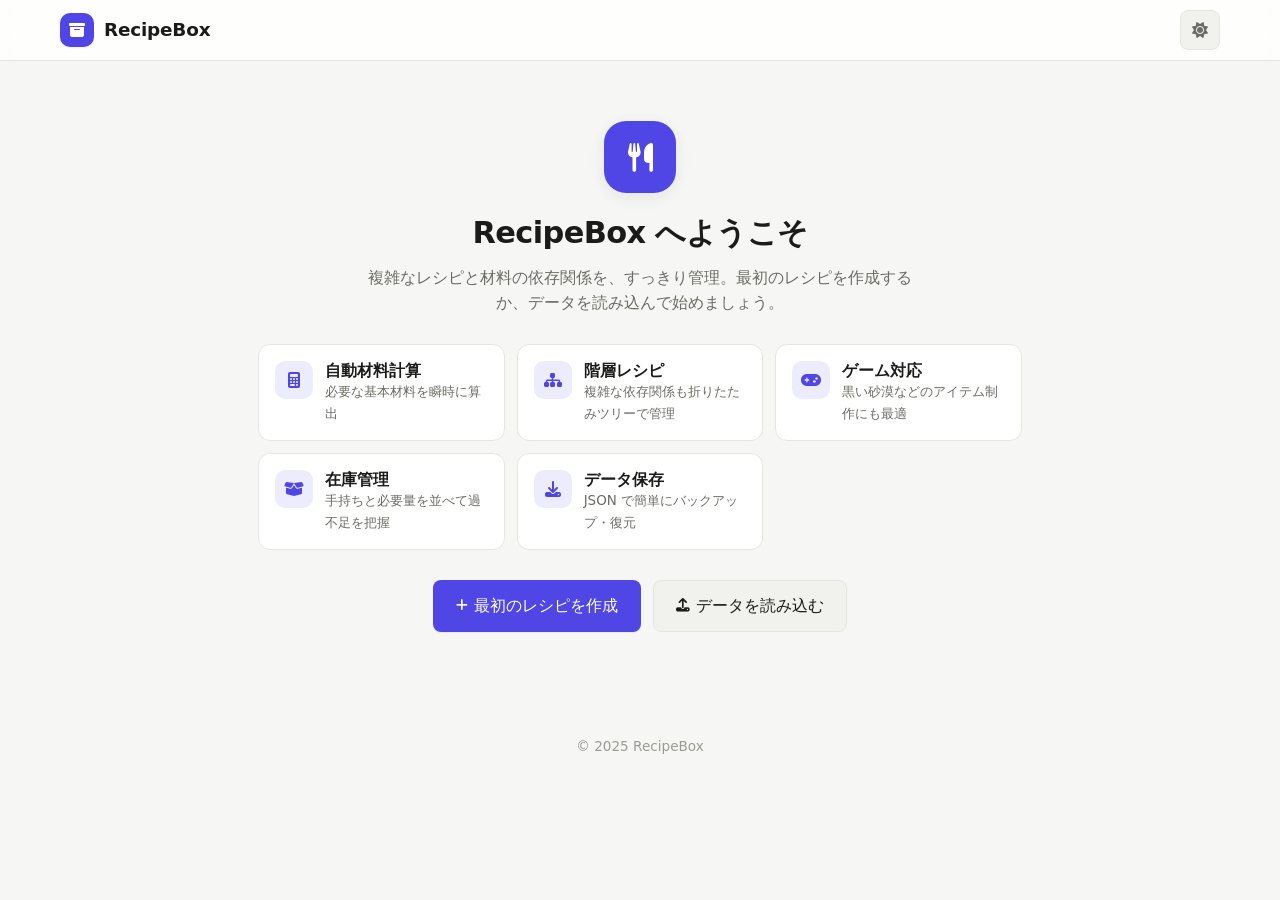
==== index.html @ afb05017 "security: 第三者通信の排除(プライバシー) + CSP 追加(多層防御) GitHub Pages 上での訪問者データの第三者送信をゼロにし、CSP で防御を多層化。  ## プライバシー(" ====
<!DOCTYPE html>
<html lang="ja">
<head>
    <meta charset="UTF-8">
    <meta name="viewport" content="width=device-width, initial-scale=1.0, viewport-fit=cover">

    <!-- Content Security Policy（多層防御）: すべて同一オリジンに限定。
         インラインの theme ブートストラップは sha256 ハッシュで許可。
         ※ script を変更した場合はハッシュの再生成が必要。 -->
    <meta http-equiv="Content-Security-Policy"
          content="default-src 'self'; script-src 'self' 'sha256-8iYE7OviB2+MhtBXuVvEEz39fw6tOPbBdppI+gzuCKI='; style-src 'self'; font-src 'self'; img-src 'self' data:; connect-src 'self'; manifest-src 'self'; worker-src 'self'; base-uri 'self'; object-src 'none'; form-action 'none'">

    <!-- MFI / PWA -->
    <meta name="mobile-web-app-capable" content="yes">
    <meta name="apple-mobile-web-app-capable" content="yes">
    <meta name="apple-mobile-web-app-status-bar-style" content="default">
    <meta name="apple-mobile-web-app-title" content="RecipeBox">

    <!-- SEO -->
    <title>RecipeBox - 高機能レシピ管理システム | 材料計算・黒い砂漠対応</title>
    <meta name="description" content="複雑なレシピと材料の依存関係を効率的に管理。黒い砂漠やMMORPGのアイテム制作、料理レシピに最適。100個以上のレシピ対応、材料の自動計算機能を搭載した無料のウェブアプリケーション。">
    <meta name="author" content="NimaProgram">
    <meta name="robots" content="index, follow, max-snippet:-1, max-image-preview:large, max-video-preview:-1">
    <meta name="language" content="ja">
    <meta name="theme-color" content="#ffffff">
    <meta name="application-name" content="RecipeBox">
    <meta name="msapplication-TileColor" content="#4a90e2">
    <meta name="format-detection" content="telephone=no">

    <!-- Open Graph / Facebook -->
    <meta property="og:type" content="website">
    <meta property="og:url" content="https://nimaprogram.github.io/Recipebox/">
    <meta property="og:title" content="RecipeBox - 黒い砂漠対応レシピ管理システム">
    <meta property="og:description" content="複雑なレシピと材料の依存関係を効率的に管理。黒い砂漠やMMORPGのアイテム制作、料理レシピに最適。100個以上のレシピ対応、材料の自動計算機能を搭載。">
    <meta property="og:image" content="https://nimaprogram.github.io/Recipebox/favicon.svg">
    <meta property="og:image:alt" content="RecipeBox - レシピ管理システムのロゴ">
    <meta property="og:site_name" content="RecipeBox">
    <meta property="og:locale" content="ja_JP">

    <!-- Twitter -->
    <meta property="twitter:card" content="summary_large_image">
    <meta property="twitter:url" content="https://nimaprogram.github.io/Recipebox/">
    <meta property="twitter:title" content="RecipeBox - 黒い砂漠対応レシピ管理システム">
    <meta property="twitter:description" content="複雑なレシピと材料の依存関係を効率的に管理。黒い砂漠やMMORPGのアイテム制作、料理レシピに最適。">
    <meta property="twitter:image" content="https://nimaprogram.github.io/Recipebox/favicon.svg">
    <meta property="twitter:creator" content="@NimaProgram">
    <meta property="twitter:site" content="@NimaProgram">

    <!-- Favicon -->
    <link rel="icon" type="image/svg+xml" href="favicon.svg">
    <link rel="apple-touch-icon" sizes="180x180" href="favicon.svg">
    <link rel="mask-icon" href="favicon.svg" color="#4a90e2">
    <link rel="canonical" href="https://nimaprogram.github.io/Recipebox/">
    <link rel="manifest" href="manifest.json">

    <!-- テーマの早期適用（フラッシュ防止） -->
    <script>
        (function () {
            try {
                var t = localStorage.getItem('theme');
                if (t !== 'light' && t !== 'dark') {
                    t = (window.matchMedia && window.matchMedia('(prefers-color-scheme: dark)').matches) ? 'dark' : 'light';
                }
                document.documentElement.setAttribute('data-theme', t);
            } catch (e) {}
        })();
    </script>

    <!-- アイコン（自己ホスト: 第三者通信なし） -->
    <link rel="preload" href="assets/fontawesome/webfonts/fa-solid-900.woff2" as="font" type="font/woff2" crossorigin="anonymous">
    <link rel="stylesheet" href="assets/fontawesome/css/fontawesome.min.css">
    <link rel="stylesheet" href="assets/fontawesome/css/solid.min.css">

    <!-- フォントはシステムフォントスタックを使用（第三者通信なし） -->
    <link rel="stylesheet" href="styles.css">

    <!-- Structured Data (JSON-LD) -->
    <script type="application/ld+json">
    {
        "@context": "https://schema.org",
        "@type": "WebApplication",
        "name": "RecipeBox",
        "alternateName": "RecipeBox - レシピ管理システム",
        "description": "複雑なレシピと材料の依存関係を効率的に管理できる高機能レシピ管理システム。黒い砂漠やMMORPGのアイテム制作に最適。",
        "url": "https://nimaprogram.github.io/Recipebox/",
        "applicationCategory": ["UtilityApplication", "GameApplication"],
        "operatingSystem": "Web Browser",
        "browserRequirements": "Requires JavaScript ES6+, HTML5, CSS3",
        "offers": { "@type": "Offer", "price": "0", "priceCurrency": "JPY", "availability": "https://schema.org/InStock" },
        "featureList": ["レシピ管理", "材料計算", "階層構造での材料展開", "JSONインポート・エクスポート", "ダークテーマ対応", "黒い砂漠レシピ対応", "PWA対応", "オフライン機能"],
        "author": { "@type": "Person", "name": "NimaProgram", "url": "https://github.com/NimaProgram" },
        "dateModified": "2025-10-10",
        "inLanguage": "ja",
        "keywords": ["黒い砂漠", "材料計算", "レシピ管理", "MMORPG", "アプリ", "料理レシピ"]
    }
    </script>
</head>
<body>
    <a href="#app" class="skip-link">メインコンテンツにスキップ</a>

    <header class="app-header" role="banner">
        <div class="app-header-inner">
            <div class="brand">
                <span class="brand-mark"><i class="fas fa-box-archive" aria-hidden="true"></i></span>
                <span class="brand-name">RecipeBox</span>
            </div>
            <button class="theme-toggle" id="themeToggle" type="button" aria-label="テーマを切り替える" title="テーマを切り替える">
                <i class="fas fa-moon" aria-hidden="true"></i>
            </button>
        </div>
    </header>

    <main class="app-main" id="app" role="main">
        <!-- 画面は js/app.js が描画します -->
    </main>

    <footer class="app-footer">
        <p>© 2025 RecipeBox</p>
    </footer>

    <script type="module" src="js/app.js"></script>
</body>
</html>
---- assets/fontawesome/css/solid.min.css ----
/*!
 * Font Awesome Free 6.5.1 by @fontawesome - https://fontawesome.com
 * License - https://fontawesome.com/license/free (Icons: CC BY 4.0, Fonts: SIL OFL 1.1, Code: MIT License)
 * Copyright 2023 Fonticons, Inc.
 */
:host,:root{--fa-style-family-classic:"Font Awesome 6 Free";--fa-font-solid:normal 900 1em/1 "Font Awesome 6 Free"}@font-face{font-family:"Font Awesome 6 Free";font-style:normal;font-weight:900;font-display:block;src:url(../webfonts/fa-solid-900.woff2) format("woff2"),url(../webfonts/fa-solid-900.ttf) format("truetype")}.fa-solid,.fas{font-weight:900}
---- styles.css ----
/* =========================================================================
   RecipeBox — Design System
   Tokens → Reset/Base → Layout → Components → Utilities → Responsive
   ========================================================================= */

/* ---- Tokens ------------------------------------------------------------ */
:root {
    --bg: #f6f6f4;
    --surface: #ffffff;
    --surface-2: #f1f1ee;
    --surface-hover: #ececea;
    --border: #e6e6e1;
    --border-strong: #d6d6d0;

    --text: #1b1b19;
    --text-muted: #6c6c66;
    --text-faint: #9b9b94;
    --on-primary: #ffffff;

    --primary: #4f46e5;
    --primary-hover: #4338ca;
    --primary-soft: rgba(79, 70, 229, 0.10);
    --primary-ring: rgba(79, 70, 229, 0.35);

    --success: #16a34a;
    --success-soft: rgba(22, 163, 74, 0.12);
    --danger: #dc2626;
    --danger-soft: rgba(220, 38, 38, 0.10);
    --warning: #d97706;

    --r-sm: 8px;
    --r: 12px;
    --r-lg: 16px;
    --r-full: 999px;

    --shadow-sm: 0 1px 2px rgba(20, 20, 30, 0.06);
    --shadow: 0 4px 16px rgba(20, 20, 30, 0.08);
    --shadow-lg: 0 16px 48px rgba(20, 20, 30, 0.16);

    --header-h: 60px;
    --maxw: 1200px;

    --font: system-ui, -apple-system, BlinkMacSystemFont, 'Segoe UI', Roboto, 'Hiragino Sans', 'Hiragino Kaku Gothic ProN', 'Yu Gothic', YuGothic, Meiryo, sans-serif;
}

:root[data-theme="dark"] {
    --bg: #0e0e11;
    --surface: #17171c;
    --surface-2: #1f1f26;
    --surface-hover: #26262e;
    --border: #2a2a31;
    --border-strong: #3a3a44;

    --text: #ededf0;
    --text-muted: #a2a2ac;
    --text-faint: #6b6b76;
    --on-primary: #ffffff;

    --primary: #7c74ff;
    --primary-hover: #8f88ff;
    --primary-soft: rgba(124, 116, 255, 0.14);
    --primary-ring: rgba(124, 116, 255, 0.40);

    --success: #34d399;
    --success-soft: rgba(52, 211, 153, 0.14);
    --danger: #f87171;
    --danger-soft: rgba(248, 113, 113, 0.14);
    --warning: #fbbf24;

    --shadow-sm: 0 1px 2px rgba(0, 0, 0, 0.4);
    --shadow: 0 4px 16px rgba(0, 0, 0, 0.45);
    --shadow-lg: 0 16px 48px rgba(0, 0, 0, 0.6);
}

/* ---- Reset / Base ------------------------------------------------------ */
*, *::before, *::after { box-sizing: border-box; margin: 0; padding: 0; }

html { -webkit-text-size-adjust: 100%; }

body {
    font-family: var(--font);
    background: var(--bg);
    color: var(--text);
    line-height: 1.6;
    min-height: 100vh;
    -webkit-font-smoothing: antialiased;
    text-rendering: optimizeLegibility;
}

h1, h2, h3, h4 { line-height: 1.3; font-weight: 600; }

button { font: inherit; color: inherit; cursor: pointer; }

input, textarea, select { font: inherit; color: inherit; }

::selection { background: var(--primary-soft); }

:focus-visible { outline: 2px solid var(--primary); outline-offset: 2px; }

.skip-link {
    position: absolute; top: -48px; left: 12px; z-index: 3000;
    background: var(--primary); color: var(--on-primary);
    padding: 8px 14px; border-radius: var(--r-sm); font-weight: 600;
    text-decoration: none; transition: top .2s;
}
.skip-link:focus { top: 12px; }

/* ---- Layout ------------------------------------------------------------ */
.app-header {
    position: sticky; top: 0; z-index: 100;
    background: color-mix(in srgb, var(--surface) 82%, transparent);
    backdrop-filter: blur(12px); -webkit-backdrop-filter: blur(12px);
    border-bottom: 1px solid var(--border);
}
.app-header-inner {
    max-width: var(--maxw); margin: 0 auto; height: var(--header-h);
    padding: 0 20px; display: flex; align-items: center; justify-content: space-between;
}
.brand { display: flex; align-items: center; gap: 10px; font-weight: 700; font-size: 1.15rem; }
.brand-mark {
    display: grid; place-items: center; width: 34px; height: 34px;
    background: var(--primary); color: var(--on-primary);
    border-radius: 10px; font-size: 1rem; box-shadow: var(--shadow-sm);
}
.brand-name { letter-spacing: -0.01em; }

.theme-toggle {
    display: grid; place-items: center; width: 40px; height: 40px;
    background: var(--surface-2); border: 1px solid var(--border);
    border-radius: var(--r-sm); color: var(--text-muted); transition: all .2s;
}
.theme-toggle:hover { background: var(--surface-hover); color: var(--text); }

.app-main { max-width: var(--maxw); margin: 0 auto; padding: 28px 20px 48px; }

.app-footer {
    max-width: var(--maxw); margin: 0 auto; padding: 24px 20px;
    color: var(--text-faint); font-size: .85rem; text-align: center;
}

/* ---- Buttons ----------------------------------------------------------- */
.btn {
    display: inline-flex; align-items: center; justify-content: center; gap: 6px;
    padding: 9px 16px; border: 1px solid transparent; border-radius: var(--r-sm);
    font-weight: 500; font-size: .9rem; white-space: nowrap;
    transition: background .18s, border-color .18s, color .18s, transform .05s, box-shadow .18s;
}
.btn:active { transform: translateY(1px); }
.btn i { font-size: .85em; }

.btn-primary { background: var(--primary); color: var(--on-primary); box-shadow: var(--shadow-sm); }
.btn-primary:hover { background: var(--primary-hover); }

.btn-ghost { background: var(--surface-2); color: var(--text); border-color: var(--border); }
.btn-ghost:hover { background: var(--surface-hover); border-color: var(--border-strong); }

.btn-danger { background: var(--danger); color: #fff; }
.btn-danger:hover { filter: brightness(1.05); }

.btn-danger-ghost { background: transparent; color: var(--danger); border-color: color-mix(in srgb, var(--danger) 35%, transparent); }
.btn-danger-ghost:hover { background: var(--danger-soft); }

.btn-sm { padding: 6px 12px; font-size: .84rem; }
.btn-lg { padding: 12px 22px; font-size: 1rem; }

.icon-btn {
    display: grid; place-items: center; width: 34px; height: 34px;
    background: var(--surface-2); border: 1px solid var(--border);
    border-radius: var(--r-sm); color: var(--text-muted); transition: all .18s; flex: none;
}
.icon-btn:hover { background: var(--surface-hover); color: var(--text); }
.icon-btn.danger:hover { background: var(--danger-soft); color: var(--danger); border-color: color-mix(in srgb, var(--danger) 35%, transparent); }

/* ---- Welcome ----------------------------------------------------------- */
.welcome { max-width: 780px; margin: 24px auto; text-align: center; padding: 8px; }
.welcome-badge {
    display: grid; place-items: center; width: 72px; height: 72px; margin: 0 auto 20px;
    background: var(--primary); color: var(--on-primary); font-size: 1.8rem;
    border-radius: 22px; box-shadow: var(--shadow);
}
.welcome-title { font-size: 1.9rem; font-weight: 700; letter-spacing: -0.02em; }
.welcome-lead { color: var(--text-muted); margin: 12px auto 28px; max-width: 560px; }

.welcome-features {
    display: grid; grid-template-columns: repeat(auto-fit, minmax(220px, 1fr));
    gap: 12px; margin-bottom: 30px; text-align: left;
}
.feature-card {
    display: flex; gap: 12px; align-items: flex-start;
    background: var(--surface); border: 1px solid var(--border);
    border-radius: var(--r); padding: 16px;
}
.feature-icon {
    display: grid; place-items: center; width: 38px; height: 38px; flex: none;
    background: var(--primary-soft); color: var(--primary); border-radius: 10px;
}
.feature-title { font-size: .98rem; }
.feature-desc { font-size: .84rem; color: var(--text-muted); }

.welcome-actions { display: flex; gap: 12px; justify-content: center; flex-wrap: wrap; }

/* ---- Workspace / Toolbar ---------------------------------------------- */
.workspace { display: flex; flex-direction: column; gap: 20px; }

.toolbar {
    display: flex; align-items: center; justify-content: space-between; gap: 16px;
    flex-wrap: wrap;
    background: var(--surface); border: 1px solid var(--border);
    border-radius: var(--r); padding: 12px 16px;
}
.toolbar-stats { display: flex; gap: 10px; flex-wrap: wrap; }
.stat-chip {
    display: inline-flex; align-items: center; gap: 8px;
    background: var(--surface-2); border: 1px solid var(--border);
    border-radius: var(--r-full); padding: 6px 14px;
}
.stat-chip-icon { color: var(--primary); font-size: .85rem; }
.stat-chip-value { font-weight: 700; }
.stat-chip-label { color: var(--text-muted); font-size: .82rem; }
.toolbar-actions { display: flex; gap: 8px; flex-wrap: wrap; }

.workspace-grid { display: grid; grid-template-columns: 1fr 1fr; gap: 20px; align-items: start; }

.panel {
    background: var(--surface); border: 1px solid var(--border);
    border-radius: var(--r-lg); overflow: hidden;
}
.panel-head {
    display: flex; align-items: center; gap: 10px;
    padding: 16px 20px; border-bottom: 1px solid var(--border);
    color: var(--text); font-weight: 600;
}
.panel-head i { color: var(--primary); }
.panel-head h2 { font-size: 1.05rem; }
.panel-body { padding: 20px; display: flex; flex-direction: column; gap: 18px; }
.panel-hint, .result-empty { color: var(--text-faint); font-size: .9rem; padding: 12px 0; text-align: center; }

.field, .calc-input { display: flex; flex-direction: column; gap: 8px; }
.calc-row { display: flex; gap: 10px; }
.calc-row .form-input { flex: 1; }

/* ---- Form controls ----------------------------------------------------- */
.form-label { font-size: .85rem; font-weight: 500; color: var(--text-muted); }
.form-hint { font-size: .8rem; color: var(--text-faint); margin: -2px 0 4px; }
.form-error { color: var(--danger); font-size: .8rem; min-height: 1em; }

.form-input {
    width: 100%; padding: 10px 12px; background: var(--surface);
    border: 1px solid var(--border-strong); border-radius: var(--r-sm);
    transition: border-color .18s, box-shadow .18s;
}
.form-input:focus { outline: none; border-color: var(--primary); box-shadow: 0 0 0 3px var(--primary-ring); }
.form-input::placeholder { color: var(--text-faint); }
.form-textarea { resize: vertical; min-height: 46px; }

.form-group { display: flex; flex-direction: column; gap: 6px; margin-bottom: 16px; }
.form-grid { display: grid; grid-template-columns: 2fr 1fr; gap: 14px; }

/* ---- Combobox ---------------------------------------------------------- */
.combobox { position: relative; width: 100%; }
.combobox-button {
    width: 100%; display: flex; align-items: center; gap: 8px;
    padding: 10px 12px; background: var(--surface);
    border: 1px solid var(--border-strong); border-radius: var(--r-sm);
    text-align: left; transition: border-color .18s, box-shadow .18s;
}
.combobox.open .combobox-button,
.combobox-button:focus-visible { outline: none; border-color: var(--primary); box-shadow: 0 0 0 3px var(--primary-ring); }
.combobox-icon { display: inline-flex; color: var(--text-muted); }
.combobox-icon:empty { display: none; }
.combobox-text { flex: 1; overflow: hidden; text-overflow: ellipsis; white-space: nowrap; }
.combobox-text.is-placeholder { color: var(--text-faint); }
.combobox-arrow { color: var(--text-faint); font-size: .75rem; transition: transform .2s; }
.combobox.open .combobox-arrow { transform: rotate(180deg); }

.combobox-popover {
    /* 位置(left/top/width/max-height)は JS が fixed で設定し、
       祖先の overflow によるクリップを回避する */
    position: fixed; z-index: 1200;
    background: var(--surface); border: 1px solid var(--border);
    border-radius: var(--r); box-shadow: var(--shadow-lg);
    padding: 6px; display: none; max-height: 320px; overflow: hidden;
    flex-direction: column;
}
.combobox.open .combobox-popover { display: flex; animation: pop-in .14s ease; }
@keyframes pop-in { from { opacity: 0; transform: translateY(-4px); } to { opacity: 1; transform: none; } }

.combobox-search { position: relative; padding: 2px 2px 6px; }
.combobox-search-icon { position: absolute; left: 12px; top: 50%; transform: translateY(-60%); color: var(--text-faint); font-size: .8rem; }
.combobox-search-input {
    width: 100%; padding: 8px 10px 8px 30px; background: var(--surface-2);
    border: 1px solid var(--border); border-radius: var(--r-sm);
}
.combobox-search-input:focus { outline: none; border-color: var(--primary); }

.combobox-options { overflow-y: auto; display: flex; flex-direction: column; gap: 2px; flex: 1 1 auto; min-height: 0; }
.combobox-options:focus-visible { outline: none; }
.combobox-option {
    display: flex; align-items: center; gap: 9px;
    padding: 9px 10px; border-radius: var(--r-sm); font-size: .9rem;
    cursor: pointer; transition: background .12s;
}
.combobox-option.active { background: var(--surface-2); }
.combobox-option.selected { background: var(--primary-soft); color: var(--primary); font-weight: 500; }
.combobox-option-icon { color: var(--text-muted); width: 1.1em; text-align: center; }
.combobox-option.selected .combobox-option-icon { color: var(--primary); }
.combobox-empty { padding: 14px; text-align: center; color: var(--text-faint); font-size: .85rem; }

.combobox-add {
    display: flex; align-items: center; gap: 8px; width: 100%;
    margin-top: 4px; padding: 9px 10px; border-radius: var(--r-sm);
    background: transparent; color: var(--primary); font-weight: 500; font-size: .88rem;
    border-top: 1px solid var(--border);
}
.combobox-add:hover { background: var(--primary-soft); }

/* ---- Tree -------------------------------------------------------------- */
.tree-controls { display: flex; gap: 8px; margin-bottom: 12px; }
.tree { font-size: .92rem; }
.tree-node { position: relative; }
.tree-children {
    margin-left: 14px; padding-left: 12px;
    border-left: 1.5px dashed var(--border-strong);
    overflow: hidden;
}
.tree-node.collapsed > .tree-children { display: none; }

.tree-row {
    display: flex; align-items: center; gap: 8px; padding: 5px 0;
}
.tree-toggle {
    display: grid; place-items: center; width: 22px; height: 22px; flex: none;
    background: var(--surface-2); border: 1px solid var(--border);
    border-radius: 6px; color: var(--text-muted); font-size: .6rem; transition: all .15s;
}
.tree-toggle:hover { background: var(--surface-hover); color: var(--text); }
.tree-node.collapsed > .tree-row > .tree-toggle i { transform: rotate(-90deg); }
.tree-toggle i { transition: transform .18s; }
.tree-bullet { width: 22px; flex: none; display: grid; place-items: center; }
.tree-bullet::before { content: ""; width: 5px; height: 5px; border-radius: 50%; background: var(--border-strong); }

.tree-label { display: flex; align-items: center; gap: 8px; min-width: 0; }
.tree-icon { color: var(--text-muted); width: 1.1em; text-align: center; }
.tree-icon.error { color: var(--danger); }
.tree-name { font-weight: 500; overflow: hidden; text-overflow: ellipsis; white-space: nowrap; }
.tree-badge {
    font-size: .68rem; padding: 2px 8px; border-radius: var(--r-full);
    background: var(--surface-2); color: var(--text-muted); font-weight: 500; white-space: nowrap;
}
.tree-badge.recipe { background: var(--primary-soft); color: var(--primary); }
.tree-badge.basic { background: var(--success-soft); color: var(--success); }
.tree-badge.error { background: var(--danger-soft); color: var(--danger); }
.tree-amount { margin-left: auto; }
.amount-badge {
    font-size: .78rem; font-weight: 600; padding: 2px 9px; border-radius: var(--r-full);
    background: var(--surface-2); color: var(--text);
}

/* ---- Materials result -------------------------------------------------- */
.materials-result { display: flex; flex-direction: column; gap: 14px; }
.result-header { display: flex; align-items: center; justify-content: space-between; gap: 12px; flex-wrap: wrap; }
.result-title h4 { font-size: 1.05rem; }
.result-title p { color: var(--text-muted); font-size: .85rem; }
.result-controls { display: flex; gap: 8px; }

.result-summary { display: flex; align-items: center; gap: 12px; }
.summary-count { font-size: .85rem; color: var(--text-muted); white-space: nowrap; }
.summary-bar { flex: 1; height: 8px; background: var(--surface-2); border-radius: var(--r-full); overflow: hidden; }
.summary-fill { height: 100%; width: var(--progress, 0%); background: var(--success); border-radius: inherit; transition: width .3s ease; }

.materials-grid { display: grid; grid-template-columns: repeat(auto-fill, minmax(230px, 1fr)); gap: 10px; }
.material-card {
    display: flex; align-items: center; gap: 10px; position: relative;
    background: var(--surface); border: 1px solid var(--border);
    border-radius: var(--r); padding: 12px; transition: border-color .18s, background .18s;
}
.material-card.sufficient { border-color: color-mix(in srgb, var(--success) 40%, var(--border)); }
.material-card.checked { background: var(--success-soft); border-color: color-mix(in srgb, var(--success) 45%, transparent); }

.card-checkwrap { position: relative; display: inline-flex; flex: none; cursor: pointer; }
.card-check { position: absolute; opacity: 0; width: 0; height: 0; }
.card-checkbox {
    display: grid; place-items: center; width: 22px; height: 22px;
    border: 1.5px solid var(--border-strong); border-radius: 6px; transition: all .15s;
}
.card-check:checked + .card-checkbox { background: var(--success); border-color: var(--success); }
.card-check:checked + .card-checkbox::after { content: "\f00c"; font-family: "Font Awesome 6 Free"; font-weight: 900; color: #fff; font-size: .7rem; }
.card-check:focus-visible + .card-checkbox { box-shadow: 0 0 0 3px var(--primary-ring); }

.card-icon { display: grid; place-items: center; width: 36px; height: 36px; flex: none; background: var(--surface-2); border-radius: 10px; color: var(--text-muted); }
.card-body { flex: 1; min-width: 0; }
.card-name { font-weight: 600; font-size: .92rem; overflow: hidden; text-overflow: ellipsis; white-space: nowrap; }
.card-amounts { display: flex; flex-direction: column; gap: 2px; margin-top: 3px; font-size: .8rem; color: var(--text-muted); }
.card-amounts .amount { display: inline-flex; align-items: center; gap: 5px; }
.card-amounts .amount i { font-size: .72rem; color: var(--text-faint); }
.need-value { font-weight: 700; color: var(--text); }
.have-input {
    width: 64px; padding: 2px 6px; background: var(--surface-2);
    border: 1px solid var(--border); border-radius: 6px; font-size: .82rem;
}
.have-input:focus { outline: none; border-color: var(--primary); }

.card-status { display: grid; place-items: center; width: 24px; height: 24px; border-radius: 50%; flex: none; font-size: .7rem; }
.card-status.ok { background: var(--success-soft); color: var(--success); }
.card-status.no { background: var(--danger-soft); color: var(--danger); }

/* ---- Modal ------------------------------------------------------------- */
.modal-overlay {
    position: fixed; inset: 0; z-index: 1000;
    background: rgba(15, 15, 20, 0.5); backdrop-filter: blur(3px);
    display: grid; place-items: center; padding: 20px; overflow-y: auto;
    animation: fade-in .16s ease;
}
.modal-overlay.closing { animation: fade-out .18s ease forwards; }
@keyframes fade-in { from { opacity: 0; } to { opacity: 1; } }
@keyframes fade-out { to { opacity: 0; } }

.modal-content {
    width: 100%; max-width: 560px; background: var(--surface);
    border: 1px solid var(--border); border-radius: var(--r-lg);
    box-shadow: var(--shadow-lg); display: flex; flex-direction: column;
    max-height: calc(100vh - 40px); animation: modal-in .2s cubic-bezier(.2, .8, .3, 1);
}
.modal-content.narrow { max-width: 420px; }
.modal-content.wide { max-width: 760px; }
.modal-content.closing { animation: modal-out .18s ease forwards; }
@keyframes modal-in { from { opacity: 0; transform: translateY(12px) scale(.98); } to { opacity: 1; transform: none; } }
@keyframes modal-out { to { opacity: 0; transform: translateY(8px) scale(.98); } }

.modal-header {
    display: flex; align-items: center; justify-content: space-between; gap: 12px;
    padding: 18px 22px; border-bottom: 1px solid var(--border);
}
.modal-title { font-size: 1.15rem; }
.modal-close {
    display: grid; place-items: center; width: 34px; height: 34px;
    background: transparent; border-radius: var(--r-sm); color: var(--text-muted); transition: all .15s;
}
.modal-close:hover { background: var(--surface-2); color: var(--text); }
.modal-body { padding: 22px; overflow-y: auto; }
.modal-footer {
    display: flex; justify-content: flex-end; gap: 10px;
    padding: 16px 22px; border-top: 1px solid var(--border);
}

.dialog-message { font-size: .98rem; }
.dialog-detail { margin-top: 12px; font-size: .88rem; color: var(--text-muted); }
.dependents-list { margin: 8px 0 0 18px; }
.text-danger { color: var(--danger); }

/* ---- Ingredient rows (recipe form) ------------------------------------ */
.ingredients-list { display: flex; flex-direction: column; gap: 8px; margin-bottom: 10px; }
.ingredient-row { display: flex; gap: 8px; align-items: center; }
.ingredient-row .combobox { flex: 1; }
.qty-input { width: 84px; flex: none; }

/* ---- Recipe list ------------------------------------------------------- */
.list-filters { display: flex; gap: 10px; margin-bottom: 16px; }
.list-filters .combobox { max-width: 160px; }
.search-field { position: relative; flex: 1; }
.search-field .search-icon { position: absolute; left: 12px; top: 50%; transform: translateY(-50%); color: var(--text-faint); font-size: .85rem; }
.search-field .form-input { padding-left: 34px; }
.list-count { font-size: .82rem; color: var(--text-muted); margin-bottom: 10px; }

.recipe-grid { display: grid; grid-template-columns: repeat(auto-fill, minmax(240px, 1fr)); gap: 12px; }
.recipe-card {
    display: flex; gap: 12px; align-items: flex-start;
    background: var(--surface-2); border: 1px solid var(--border);
    border-radius: var(--r); padding: 14px;
}
.recipe-card-icon { display: grid; place-items: center; width: 42px; height: 42px; flex: none; background: var(--primary-soft); color: var(--primary); border-radius: 11px; font-size: 1.05rem; }
.recipe-card-body { flex: 1; min-width: 0; }
.recipe-card-head { display: flex; align-items: center; gap: 8px; flex-wrap: wrap; }
.recipe-card-name { font-size: .96rem; overflow: hidden; text-overflow: ellipsis; white-space: nowrap; }
.recipe-card-desc { font-size: .82rem; color: var(--text-muted); margin-top: 4px; }
.recipe-card-meta { display: inline-block; margin-top: 6px; font-size: .76rem; color: var(--text-faint); }
.recipe-card-actions { display: flex; gap: 6px; flex: none; }

/* ---- Backup list ------------------------------------------------------- */
.backup-list { display: flex; flex-direction: column; gap: 8px; }
.backup-row {
    display: flex; align-items: center; justify-content: space-between; gap: 12px;
    background: var(--surface-2); border: 1px solid var(--border);
    border-radius: var(--r-sm); padding: 10px 14px;
}
.backup-info { display: flex; align-items: center; gap: 10px; font-size: .88rem; }
.backup-info i { color: var(--primary); }

/* ---- Toast ------------------------------------------------------------- */
.toast-host {
    position: fixed; top: 16px; right: 16px; z-index: 2000;
    display: flex; flex-direction: column; gap: 10px; max-width: 360px;
}
.toast {
    display: flex; align-items: center; gap: 10px;
    padding: 12px 16px; border-radius: var(--r); background: var(--surface);
    border: 1px solid var(--border); box-shadow: var(--shadow-lg);
    font-size: .9rem; cursor: pointer;
    opacity: 0; transform: translateX(20px); transition: opacity .25s, transform .25s;
}
.toast.show { opacity: 1; transform: none; }
.toast-icon { font-size: 1.05rem; flex: none; }
.toast-success .toast-icon { color: var(--success); }
.toast-error .toast-icon { color: var(--danger); }
.toast-warning .toast-icon { color: var(--warning); }
.toast-info .toast-icon { color: var(--primary); }
.toast-msg { flex: 1; }

/* ---- Utilities / State ------------------------------------------------- */
body.modal-open { overflow: hidden; }

/* ---- Responsive -------------------------------------------------------- */
@media (max-width: 860px) {
    .workspace-grid { grid-template-columns: 1fr; }
}
@media (max-width: 560px) {
    .app-main { padding: 20px 14px 40px; }
    .toolbar { flex-direction: column; align-items: stretch; }
    .toolbar-actions { justify-content: stretch; }
    .toolbar-actions .btn { flex: 1; }
    .welcome-title { font-size: 1.5rem; }
    .form-grid { grid-template-columns: 1fr; }
    .materials-grid { grid-template-columns: 1fr; }
    .modal-overlay { padding: 10px; align-items: flex-end; }
    .modal-content { max-height: calc(100vh - 20px); }
}

@media (prefers-reduced-motion: reduce) {
    *, *::before, *::after { animation-duration: .01ms !important; transition-duration: .01ms !important; }
}
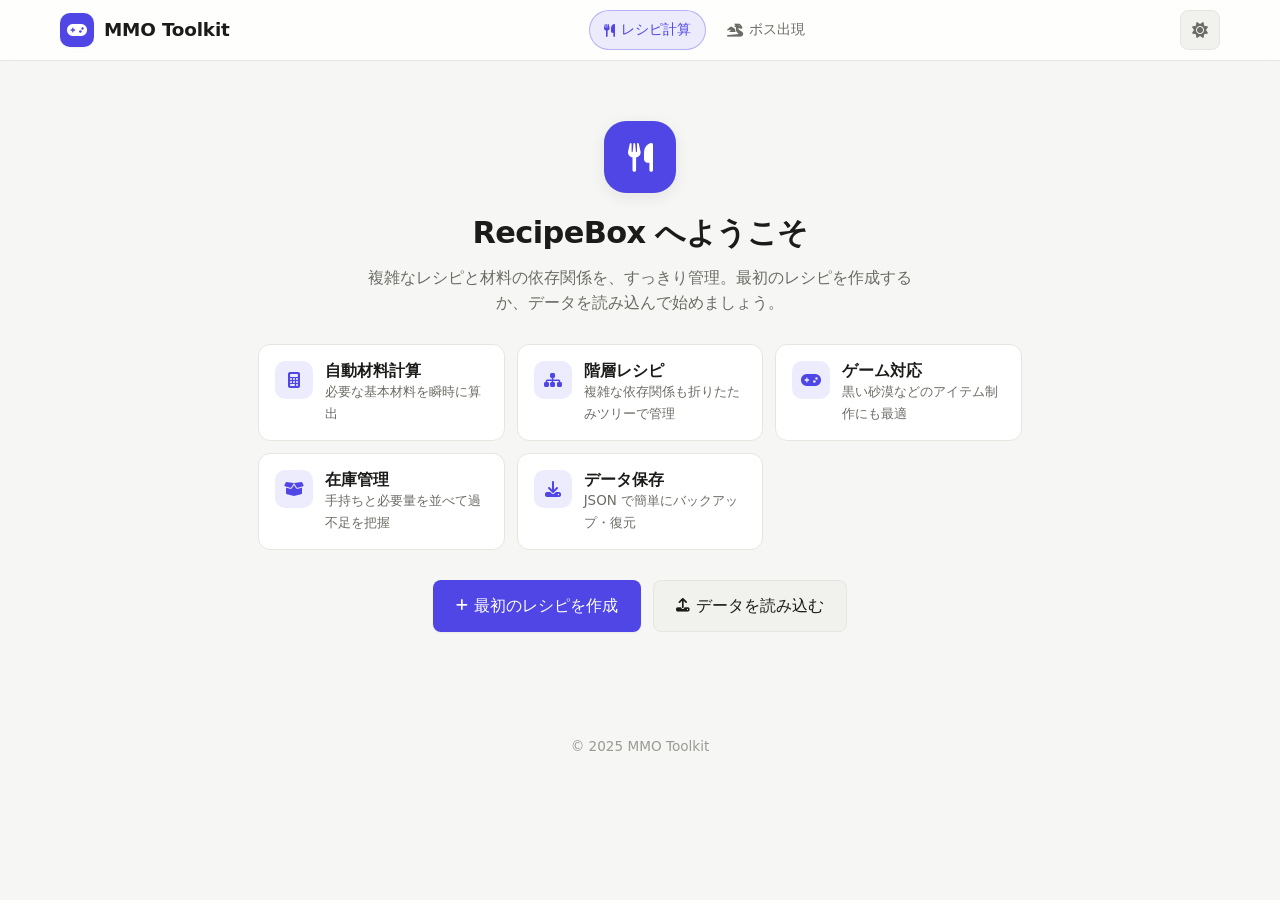
==== commit 3009c8a4: "feat(boss): ボス出現カウントダウン + マルチモジュール化(MMO Toolkit) アプリをモジュール切替型の総合ツール(アプリ内表示名 MMO Toolkit)に再構成。 Recipe" ====
--- a/index.html
+++ b/index.html
@@ -101,9 +101,12 @@
     <header class="app-header" role="banner">
         <div class="app-header-inner">
             <div class="brand">
-                <span class="brand-mark"><i class="fas fa-box-archive" aria-hidden="true"></i></span>
-                <span class="brand-name">RecipeBox</span>
+                <span class="brand-mark"><i class="fas fa-gamepad" aria-hidden="true"></i></span>
+                <span class="brand-name">MMO Toolkit</span>
             </div>
+            <nav class="module-nav" id="moduleNav" aria-label="モジュール切り替え">
+                <!-- js/app.js がタブを描画します -->
+            </nav>
             <button class="theme-toggle" id="themeToggle" type="button" aria-label="テーマを切り替える" title="テーマを切り替える">
                 <i class="fas fa-moon" aria-hidden="true"></i>
             </button>
@@ -115,7 +118,7 @@
     </main>
 
     <footer class="app-footer">
-        <p>© 2025 RecipeBox</p>
+        <p>© 2025 MMO Toolkit</p>
     </footer>
 
     <script type="module" src="js/app.js"></script>
--- a/styles.css
+++ b/styles.css
@@ -232,6 +232,12 @@
 }
 .panel-head i { color: var(--primary); }
 .panel-head h2 { font-size: 1.05rem; }
+.panel-pip-btn {
+    margin-left: auto; display: grid; place-items: center; width: 32px; height: 32px;
+    background: var(--surface-2); border: 1px solid var(--border);
+    border-radius: var(--r-sm); color: var(--text-muted); transition: all .18s;
+}
+.panel-pip-btn:hover { background: var(--primary-soft); color: var(--primary); border-color: var(--primary); }
 .panel-body { padding: 20px; display: flex; flex-direction: column; gap: 18px; }
 .panel-hint, .result-empty { color: var(--text-faint); font-size: .9rem; padding: 12px 0; text-align: center; }
 
@@ -486,6 +492,48 @@
 .backup-info { display: flex; align-items: center; gap: 10px; font-size: .88rem; }
 .backup-info i { color: var(--primary); }
 
+/* ---- Category manager -------------------------------------------------- */
+.add-category { margin-bottom: 14px; }
+.category-grid { display: flex; flex-direction: column; gap: 8px; }
+.category-row {
+    display: flex; align-items: center; gap: 12px;
+    background: var(--surface-2); border: 1px solid var(--border);
+    border-radius: var(--r); padding: 10px 14px;
+}
+.category-icon {
+    display: grid; place-items: center; width: 40px; height: 40px; flex: none;
+    background: var(--primary-soft); color: var(--primary); border-radius: 10px; font-size: 1.05rem;
+}
+.category-info { flex: 1; min-width: 0; }
+.category-label { font-weight: 600; font-size: .95rem; overflow: hidden; text-overflow: ellipsis; white-space: nowrap; }
+.category-code { font-size: .76rem; color: var(--text-faint); }
+.category-usage { font-size: .76rem; color: var(--text-muted); white-space: nowrap; }
+.category-actions { display: flex; gap: 6px; flex: none; }
+
+/* ---- Icon picker (palette + free input + preview) ---------------------- */
+.icon-picker { display: flex; flex-direction: column; gap: 10px; }
+.icon-preview { display: flex; align-items: center; gap: 10px; }
+.icon-preview-glyph {
+    display: grid; place-items: center; width: 44px; height: 44px; flex: none;
+    background: var(--primary-soft); color: var(--primary); border-radius: 11px; font-size: 1.3rem;
+}
+.icon-preview-empty { color: var(--text-faint); font-weight: 700; }
+.icon-preview-code { font-size: .85rem; color: var(--text-muted); }
+.icon-palette-wrap {
+    max-height: 200px; overflow-y: auto;
+    border: 1px solid var(--border); border-radius: var(--r-sm); padding: 8px; background: var(--surface);
+}
+.icon-palette {
+    display: grid; grid-template-columns: repeat(auto-fill, minmax(42px, 1fr)); gap: 6px;
+}
+.icon-cell {
+    display: grid; place-items: center; height: 42px;
+    background: var(--surface-2); border: 1px solid var(--border);
+    border-radius: var(--r-sm); color: var(--text-muted); font-size: 1.05rem; transition: all .12s;
+}
+.icon-cell:hover { background: var(--surface-hover); color: var(--text); }
+.icon-cell.selected { background: var(--primary-soft); color: var(--primary); border-color: var(--primary); }
+
 /* ---- Toast ------------------------------------------------------------- */
 .toast-host {
     position: fixed; top: 16px; right: 16px; z-index: 2000;
@@ -505,6 +553,98 @@
 .toast-warning .toast-icon { color: var(--warning); }
 .toast-info .toast-icon { color: var(--primary); }
 .toast-msg { flex: 1; }
+
+/* ---- Picture-in-Picture (PiP window) ----------------------------------- */
+body.pip { min-height: 100vh; background: var(--bg); }
+.pip-root { display: flex; flex-direction: column; height: 100vh; }
+.pip-controls {
+    position: sticky; top: 0; z-index: 5;
+    display: flex; flex-direction: column; gap: 8px;
+    padding: 8px 10px; background: var(--surface); border-bottom: 1px solid var(--border);
+}
+.pip-toggle { display: flex; gap: 6px; }
+.pip-toggle-btn {
+    flex: 1; display: inline-flex; align-items: center; justify-content: center; gap: 6px;
+    padding: 7px 8px; font-size: .85rem; font-weight: 500;
+    background: var(--surface-2); border: 1px solid var(--border);
+    border-radius: var(--r-sm); color: var(--text-muted); transition: all .15s;
+}
+.pip-toggle-btn.active { background: var(--primary-soft); color: var(--primary); border-color: var(--primary); }
+.pip-field { display: flex; align-items: center; gap: 8px; }
+.pip-select {
+    flex: 1; padding: 8px 10px; background: var(--surface);
+    border: 1px solid var(--border-strong); border-radius: var(--r-sm);
+}
+.pip-qty-label { font-size: .82rem; color: var(--text-muted); white-space: nowrap; }
+.pip-qty {
+    width: 96px; padding: 8px 10px; background: var(--surface);
+    border: 1px solid var(--border-strong); border-radius: var(--r-sm);
+}
+.pip-select:focus, .pip-qty:focus { outline: none; border-color: var(--primary); box-shadow: 0 0 0 3px var(--primary-ring); }
+.pip-content { flex: 1; overflow-y: auto; padding: 10px; }
+body.pip .materials-grid { grid-template-columns: 1fr; }
+body.pip .result-header { flex-direction: column; align-items: stretch; gap: 6px; }
+body.pip .tree-controls { margin-bottom: 10px; }
+body.pip .boss-countdown { gap: 6px; }
+body.pip .pip-title { display: flex; align-items: center; gap: 8px; font-weight: 600; }
+body.pip .pip-title i { color: var(--primary); }
+
+/* ---- Module nav -------------------------------------------------------- */
+.module-nav { display: flex; gap: 6px; }
+.module-tab {
+    display: inline-flex; align-items: center; gap: 6px;
+    padding: 7px 14px; border-radius: var(--r-full); font-size: .9rem; font-weight: 500;
+    background: transparent; border: 1px solid transparent; color: var(--text-muted); transition: all .16s;
+}
+.module-tab:hover { background: var(--surface-2); color: var(--text); }
+.module-tab.active { background: var(--primary-soft); color: var(--primary); border-color: color-mix(in srgb, var(--primary) 35%, transparent); }
+.module-tab i { font-size: .9em; }
+
+/* ---- Boss countdown module --------------------------------------------- */
+.boss-module { display: flex; flex-direction: column; gap: 14px; }
+.boss-header { display: flex; align-items: center; justify-content: space-between; gap: 12px; flex-wrap: wrap; }
+.panel-head-title { display: flex; align-items: center; gap: 10px; }
+.panel-head-title i { color: var(--primary); }
+.panel-head-title h2 { font-size: 1.15rem; }
+.boss-header-actions { display: flex; gap: 8px; flex-wrap: wrap; }
+.boss-note { font-size: .82rem; color: var(--text-faint); }
+
+.boss-countdown { display: flex; flex-direction: column; gap: 8px; }
+.boss-empty { display: flex; flex-direction: column; align-items: center; gap: 10px; }
+.boss-row {
+    display: flex; align-items: center; gap: 12px;
+    background: var(--surface); border: 1px solid var(--border);
+    border-radius: var(--r); padding: 12px 14px; transition: border-color .2s, background .2s;
+}
+.boss-row.imminent { border-color: var(--danger); background: var(--danger-soft); animation: boss-pulse 1s ease-in-out infinite; }
+@keyframes boss-pulse { 0%,100% { box-shadow: 0 0 0 0 transparent; } 50% { box-shadow: 0 0 0 3px color-mix(in srgb, var(--danger) 30%, transparent); } }
+.boss-row-icon {
+    display: grid; place-items: center; width: 42px; height: 42px; flex: none;
+    background: var(--primary-soft); color: var(--primary); border-radius: 11px; font-size: 1.1rem;
+}
+.boss-row.imminent .boss-row-icon { background: var(--danger-soft); color: var(--danger); }
+.boss-row-info { flex: 1; min-width: 0; }
+.boss-row-name { font-weight: 600; font-size: .98rem; overflow: hidden; text-overflow: ellipsis; white-space: nowrap; }
+.boss-row-time { font-size: .82rem; color: var(--text-muted); display: flex; align-items: center; gap: 4px; }
+.boss-row-time-icon { font-size: .72rem; color: var(--text-faint); }
+.boss-remaining-wrap { text-align: right; flex: none; }
+.boss-remaining-label { display: block; font-size: .68rem; color: var(--text-faint); }
+.boss-remaining { font-variant-numeric: tabular-nums; font-weight: 700; font-size: 1.15rem; color: var(--text); }
+.boss-row.imminent .boss-remaining { color: var(--danger); }
+
+/* ---- Timetable editor -------------------------------------------------- */
+.boss-edit-toolbar { display: flex; gap: 8px; flex-wrap: wrap; margin-bottom: 14px; }
+.boss-edit-grid { display: flex; flex-direction: column; gap: 8px; }
+.boss-edit-row {
+    display: flex; align-items: center; gap: 12px;
+    background: var(--surface-2); border: 1px solid var(--border); border-radius: var(--r); padding: 12px 14px;
+}
+.boss-edit-times { font-size: .8rem; color: var(--text-muted); overflow: hidden; text-overflow: ellipsis; white-space: nowrap; }
+.boss-edit-actions { display: flex; gap: 6px; flex: none; }
+.boss-times-list { display: flex; flex-direction: column; gap: 8px; margin-bottom: 10px; }
+.boss-time-row { display: flex; gap: 8px; align-items: center; }
+.boss-day-select { flex: none; width: 120px; }
+.boss-time-input { flex: none; width: 130px; }
 
 /* ---- Utilities / State ------------------------------------------------- */
 body.modal-open { overflow: hidden; }
@@ -523,6 +663,14 @@
     .materials-grid { grid-template-columns: 1fr; }
     .modal-overlay { padding: 10px; align-items: flex-end; }
     .modal-content { max-height: calc(100vh - 20px); }
+    .brand-name { display: none; }               /* 省スペース: ロゴのみ */
+    .module-tab { padding: 7px 10px; }
+    .module-tab span, .boss-header-actions .btn span { }
+}
+@media (max-width: 400px) {
+    .module-tab .fa, .module-tab i { margin: 0; }
+    .module-tab { font-size: 0; gap: 0; padding: 8px 11px; }  /* アイコンのみ */
+    .module-tab i { font-size: 1rem; }
 }
 
 @media (prefers-reduced-motion: reduce) {
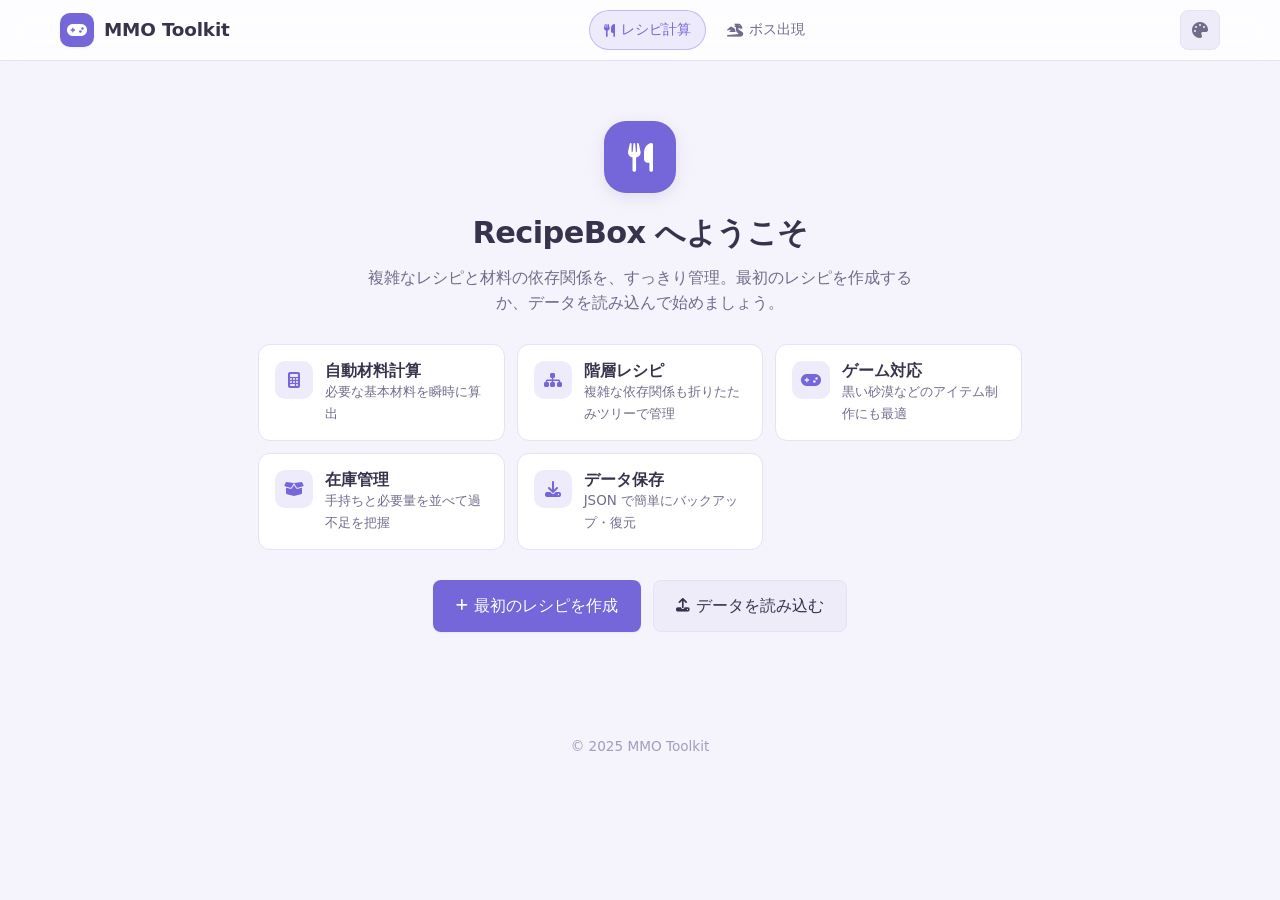
==== commit e8a19c25: "feat(theme): パステルテーマを追加しデフォルトに設定 ライトと同じ色相(インディゴ系)をベースに彩度を落としたパステルテーマを追加。 テーマ巡回を pastel → light → dar" ====
--- a/index.html
+++ b/index.html
@@ -22,7 +22,7 @@
     <meta name="author" content="NimaProgram">
     <meta name="robots" content="index, follow, max-snippet:-1, max-image-preview:large, max-video-preview:-1">
     <meta name="language" content="ja">
-    <meta name="theme-color" content="#ffffff">
+    <meta name="theme-color" content="#f5f3fb">
     <meta name="application-name" content="RecipeBox">
     <meta name="msapplication-TileColor" content="#4a90e2">
     <meta name="format-detection" content="telephone=no">
@@ -108,7 +108,7 @@
                 <!-- js/app.js がタブを描画します -->
             </nav>
             <button class="theme-toggle" id="themeToggle" type="button" aria-label="テーマを切り替える" title="テーマを切り替える">
-                <i class="fas fa-moon" aria-hidden="true"></i>
+                <i class="fas fa-palette" aria-hidden="true"></i>
             </button>
         </div>
     </header>
--- a/styles.css
+++ b/styles.css
@@ -72,8 +72,42 @@
     --shadow-lg: 0 16px 48px rgba(0, 0, 0, 0.6);
 }
 
+:root[data-theme="pastel"] {
+    /* ライトと同じ色相(インディゴ系)をベースに、彩度を落とした柔らかいトーン */
+    --bg: #f5f3fb;
+    --surface: #ffffff;
+    --surface-2: #efecf9;
+    --surface-hover: #e7e2f5;
+    --border: #e6e1f4;
+    --border-strong: #d5cded;
+
+    --text: #38334c;
+    --text-muted: #726c8c;
+    --text-faint: #a49dbe;
+    --on-primary: #ffffff;
+
+    --primary: #7566d9;
+    --primary-hover: #6455ca;
+    --primary-soft: rgba(117, 102, 217, 0.12);
+    --primary-ring: rgba(117, 102, 217, 0.35);
+
+    --success: #4fae82;
+    --success-soft: rgba(79, 174, 130, 0.16);
+    --danger: #e07a7a;
+    --danger-soft: rgba(224, 122, 122, 0.14);
+    --warning: #d99a55;
+
+    --shadow-sm: 0 1px 2px rgba(90, 78, 150, 0.08);
+    --shadow: 0 4px 16px rgba(90, 78, 150, 0.12);
+    --shadow-lg: 0 16px 48px rgba(90, 78, 150, 0.22);
+}
+
 /* ---- Reset / Base ------------------------------------------------------ */
 *, *::before, *::after { box-sizing: border-box; margin: 0; padding: 0; }
+
+/* スクロールバー非表示（スクロール機能は維持）— アプリ全体 + PiP に適用 */
+* { scrollbar-width: none; -ms-overflow-style: none; }
+*::-webkit-scrollbar { width: 0; height: 0; display: none; }
 
 html { -webkit-text-size-adjust: 100%; }
 
@@ -585,9 +619,28 @@
 body.pip .materials-grid { grid-template-columns: 1fr; }
 body.pip .result-header { flex-direction: column; align-items: stretch; gap: 6px; }
 body.pip .tree-controls { margin-bottom: 10px; }
-body.pip .boss-countdown { gap: 6px; }
 body.pip .pip-title { display: flex; align-items: center; gap: 8px; font-weight: 600; }
 body.pip .pip-title i { color: var(--primary); }
+
+/* PiP ではボス行を約半分の高さにして、小さい窓でも全件表示 */
+body.pip .boss-countdown { gap: 4px; }
+body.pip .boss-row { padding: 5px 9px; gap: 8px; border-radius: 8px; }
+body.pip .boss-row-icon { width: 26px; height: 26px; font-size: .8rem; border-radius: 7px; }
+body.pip .boss-row-name { font-size: .82rem; }
+body.pip .boss-row-time { font-size: .7rem; }
+body.pip .boss-remaining-label { display: none; }
+body.pip .boss-remaining { font-size: .95rem; }
+
+/* ミニ PiP（次のボスのみ・約 300x50） */
+.pip-mini { display: flex; align-items: center; gap: 8px; height: 100%; padding: 6px 10px; overflow: hidden; }
+.pip-mini-icon {
+    display: grid; place-items: center; width: 30px; height: 30px; flex: none;
+    background: var(--primary-soft); color: var(--primary); border-radius: 8px; font-size: .85rem;
+}
+.pip-mini.imminent .pip-mini-icon { background: var(--danger-soft); color: var(--danger); }
+.pip-mini-name { flex: 1; min-width: 0; font-weight: 600; font-size: .85rem; overflow: hidden; text-overflow: ellipsis; white-space: nowrap; }
+.pip-mini-remaining { flex: none; font-variant-numeric: tabular-nums; font-weight: 700; font-size: 1.05rem; }
+.pip-mini.imminent .pip-mini-remaining { color: var(--danger); }
 
 /* ---- Module nav -------------------------------------------------------- */
 .module-nav { display: flex; gap: 6px; }
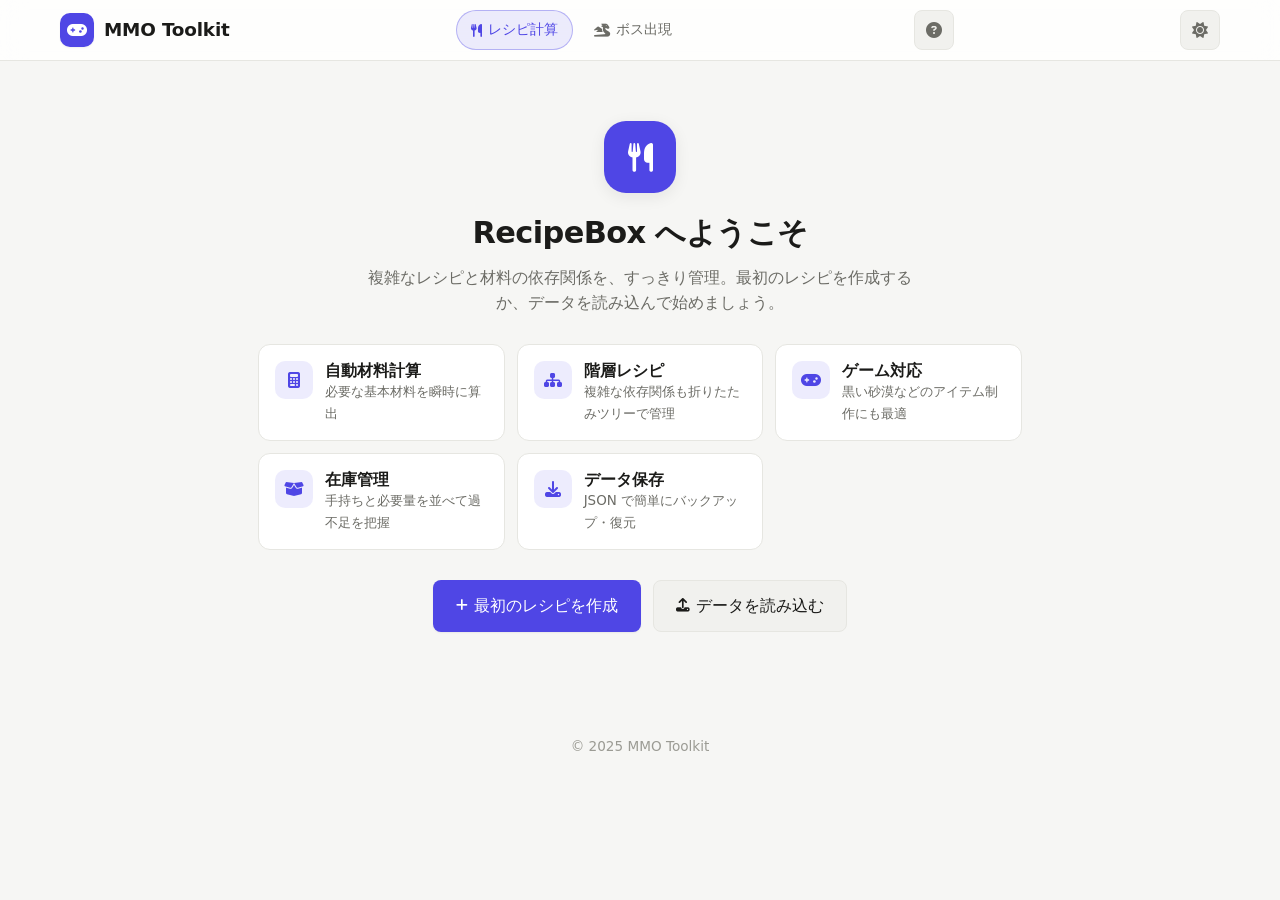
==== commit 066638dc: "feat(onboarding): 新規訪問者向けインタラクティブ・チュートリアル 初回訪問時に、実際に手を動かしてレシピを1件作る流れをステップごとに ハイライト表示するガイドツアーを追加。いつでも" ====
--- a/index.html
+++ b/index.html
@@ -22,7 +22,7 @@
     <meta name="author" content="NimaProgram">
     <meta name="robots" content="index, follow, max-snippet:-1, max-image-preview:large, max-video-preview:-1">
     <meta name="language" content="ja">
-    <meta name="theme-color" content="#f5f3fb">
+    <meta name="theme-color" content="#ffffff">
     <meta name="application-name" content="RecipeBox">
     <meta name="msapplication-TileColor" content="#4a90e2">
     <meta name="format-detection" content="telephone=no">
@@ -107,8 +107,11 @@
             <nav class="module-nav" id="moduleNav" aria-label="モジュール切り替え">
                 <!-- js/app.js がタブを描画します -->
             </nav>
+            <button class="theme-toggle" id="helpBtn" type="button" aria-label="チュートリアルを表示" title="使い方（チュートリアル）">
+                <i class="fas fa-circle-question" aria-hidden="true"></i>
+            </button>
             <button class="theme-toggle" id="themeToggle" type="button" aria-label="テーマを切り替える" title="テーマを切り替える">
-                <i class="fas fa-palette" aria-hidden="true"></i>
+                <i class="fas fa-moon" aria-hidden="true"></i>
             </button>
         </div>
     </header>
--- a/styles.css
+++ b/styles.css
@@ -70,36 +70,6 @@
     --shadow-sm: 0 1px 2px rgba(0, 0, 0, 0.4);
     --shadow: 0 4px 16px rgba(0, 0, 0, 0.45);
     --shadow-lg: 0 16px 48px rgba(0, 0, 0, 0.6);
-}
-
-:root[data-theme="pastel"] {
-    /* ライトと同じ色相(インディゴ系)をベースに、彩度を落とした柔らかいトーン */
-    --bg: #f5f3fb;
-    --surface: #ffffff;
-    --surface-2: #efecf9;
-    --surface-hover: #e7e2f5;
-    --border: #e6e1f4;
-    --border-strong: #d5cded;
-
-    --text: #38334c;
-    --text-muted: #726c8c;
-    --text-faint: #a49dbe;
-    --on-primary: #ffffff;
-
-    --primary: #7566d9;
-    --primary-hover: #6455ca;
-    --primary-soft: rgba(117, 102, 217, 0.12);
-    --primary-ring: rgba(117, 102, 217, 0.35);
-
-    --success: #4fae82;
-    --success-soft: rgba(79, 174, 130, 0.16);
-    --danger: #e07a7a;
-    --danger-soft: rgba(224, 122, 122, 0.14);
-    --warning: #d99a55;
-
-    --shadow-sm: 0 1px 2px rgba(90, 78, 150, 0.08);
-    --shadow: 0 4px 16px rgba(90, 78, 150, 0.12);
-    --shadow-lg: 0 16px 48px rgba(90, 78, 150, 0.22);
 }
 
 /* ---- Reset / Base ------------------------------------------------------ */
@@ -641,6 +611,13 @@
 .pip-mini-name { flex: 1; min-width: 0; font-weight: 600; font-size: .85rem; overflow: hidden; text-overflow: ellipsis; white-space: nowrap; }
 .pip-mini-remaining { flex: none; font-variant-numeric: tabular-nums; font-weight: 700; font-size: 1.05rem; }
 .pip-mini.imminent .pip-mini-remaining { color: var(--danger); }
+.pip-mini-skip {
+    flex: none; display: grid; place-items: center; width: 28px; height: 28px;
+    background: var(--surface-2); border: 1px solid var(--border);
+    border-radius: 7px; color: var(--text-muted); font-size: .78rem; transition: all .15s;
+}
+.pip-mini-skip:hover { background: var(--surface-hover); color: var(--text); }
+.pip-mini-skip:disabled { opacity: .4; cursor: default; }
 
 /* ---- Module nav -------------------------------------------------------- */
 .module-nav { display: flex; gap: 6px; }
@@ -698,6 +675,28 @@
 .boss-time-row { display: flex; gap: 8px; align-items: center; }
 .boss-day-select { flex: none; width: 120px; }
 .boss-time-input { flex: none; width: 130px; }
+
+/* ---- Guided tour (onboarding) ------------------------------------------ */
+.tour-spotlight {
+    position: fixed; z-index: 2500; pointer-events: none; border-radius: 10px;
+    box-shadow: 0 0 0 9999px rgba(12, 12, 18, 0.62);
+    transition: top .2s ease, left .2s ease, width .2s ease, height .2s ease;
+}
+.tour-tip {
+    position: fixed; z-index: 2600; width: min(340px, calc(100vw - 24px));
+    background: var(--surface); border: 1px solid var(--border);
+    border-radius: var(--r); box-shadow: var(--shadow-lg);
+    padding: 14px 16px; display: flex; flex-direction: column; gap: 10px;
+    animation: pop-in .16s ease;
+}
+.tour-tip-head { display: flex; align-items: center; justify-content: space-between; gap: 10px; }
+.tour-progress { font-size: .76rem; color: var(--text-faint); font-variant-numeric: tabular-nums; }
+.tour-skip { background: transparent; border: none; color: var(--text-muted); font-size: .82rem; text-decoration: underline; cursor: pointer; }
+.tour-skip:hover { color: var(--text); }
+.tour-tip-title { font-size: 1.02rem; }
+.tour-tip-text { font-size: .88rem; color: var(--text-muted); line-height: 1.6; }
+.tour-tip-foot { display: flex; justify-content: flex-end; align-items: center; }
+.tour-hint { font-size: .8rem; color: var(--primary); display: inline-flex; align-items: center; gap: 6px; }
 
 /* ---- Utilities / State ------------------------------------------------- */
 body.modal-open { overflow: hidden; }
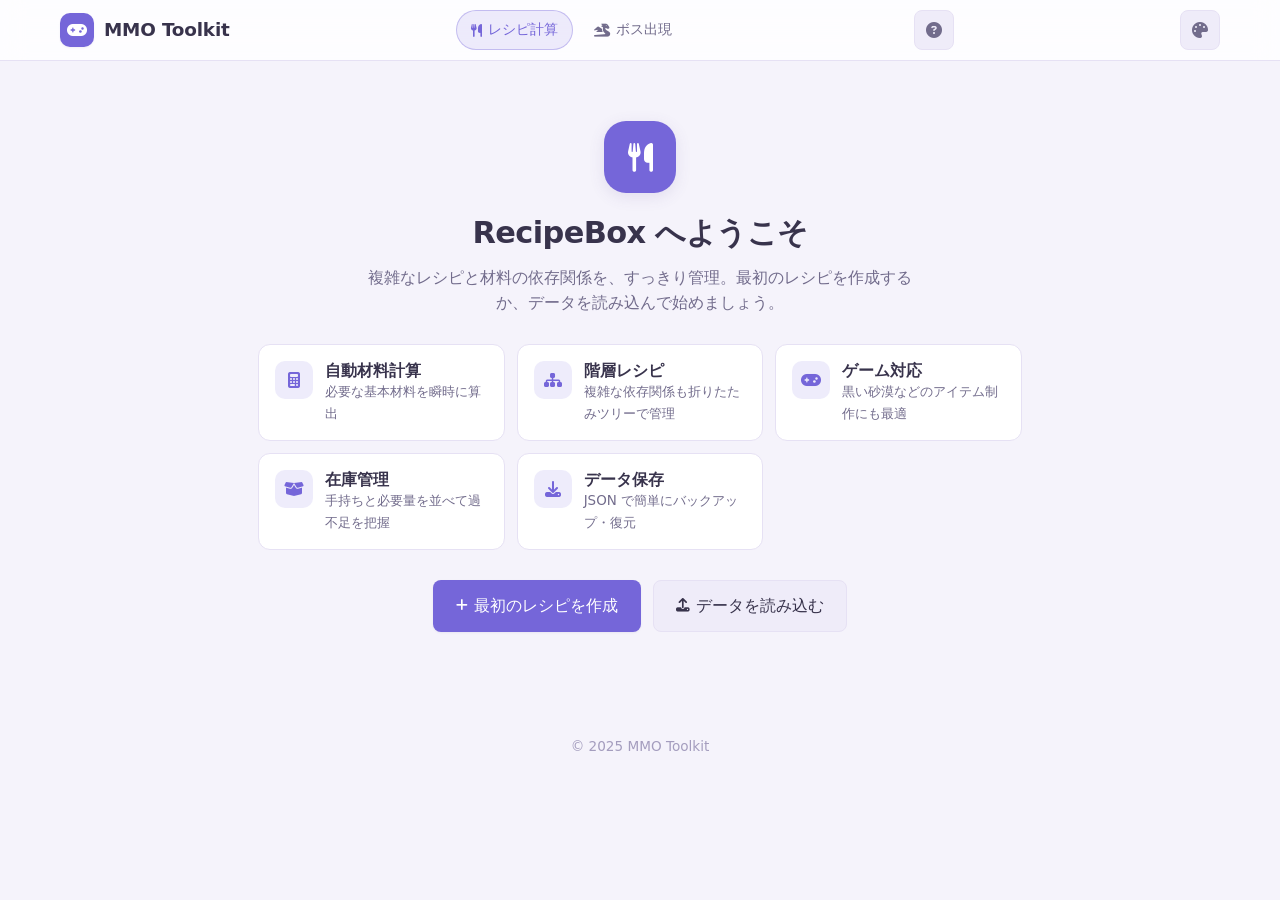
==== commit 1d7312db: "Merge pull request #9 from NimaProgram/feature/onboarding-tour feat(onboarding): 新規訪問者向けインタラクティブ・チュー" ====
--- a/index.html
+++ b/index.html
@@ -22,7 +22,7 @@
     <meta name="author" content="NimaProgram">
     <meta name="robots" content="index, follow, max-snippet:-1, max-image-preview:large, max-video-preview:-1">
     <meta name="language" content="ja">
-    <meta name="theme-color" content="#ffffff">
+    <meta name="theme-color" content="#f5f3fb">
     <meta name="application-name" content="RecipeBox">
     <meta name="msapplication-TileColor" content="#4a90e2">
     <meta name="format-detection" content="telephone=no">
@@ -111,7 +111,7 @@
                 <i class="fas fa-circle-question" aria-hidden="true"></i>
             </button>
             <button class="theme-toggle" id="themeToggle" type="button" aria-label="テーマを切り替える" title="テーマを切り替える">
-                <i class="fas fa-moon" aria-hidden="true"></i>
+                <i class="fas fa-palette" aria-hidden="true"></i>
             </button>
         </div>
     </header>
--- a/styles.css
+++ b/styles.css
@@ -70,6 +70,36 @@
     --shadow-sm: 0 1px 2px rgba(0, 0, 0, 0.4);
     --shadow: 0 4px 16px rgba(0, 0, 0, 0.45);
     --shadow-lg: 0 16px 48px rgba(0, 0, 0, 0.6);
+}
+
+:root[data-theme="pastel"] {
+    /* ライトと同じ色相(インディゴ系)をベースに、彩度を落とした柔らかいトーン */
+    --bg: #f5f3fb;
+    --surface: #ffffff;
+    --surface-2: #efecf9;
+    --surface-hover: #e7e2f5;
+    --border: #e6e1f4;
+    --border-strong: #d5cded;
+
+    --text: #38334c;
+    --text-muted: #726c8c;
+    --text-faint: #a49dbe;
+    --on-primary: #ffffff;
+
+    --primary: #7566d9;
+    --primary-hover: #6455ca;
+    --primary-soft: rgba(117, 102, 217, 0.12);
+    --primary-ring: rgba(117, 102, 217, 0.35);
+
+    --success: #4fae82;
+    --success-soft: rgba(79, 174, 130, 0.16);
+    --danger: #e07a7a;
+    --danger-soft: rgba(224, 122, 122, 0.14);
+    --warning: #d99a55;
+
+    --shadow-sm: 0 1px 2px rgba(90, 78, 150, 0.08);
+    --shadow: 0 4px 16px rgba(90, 78, 150, 0.12);
+    --shadow-lg: 0 16px 48px rgba(90, 78, 150, 0.22);
 }
 
 /* ---- Reset / Base ------------------------------------------------------ */
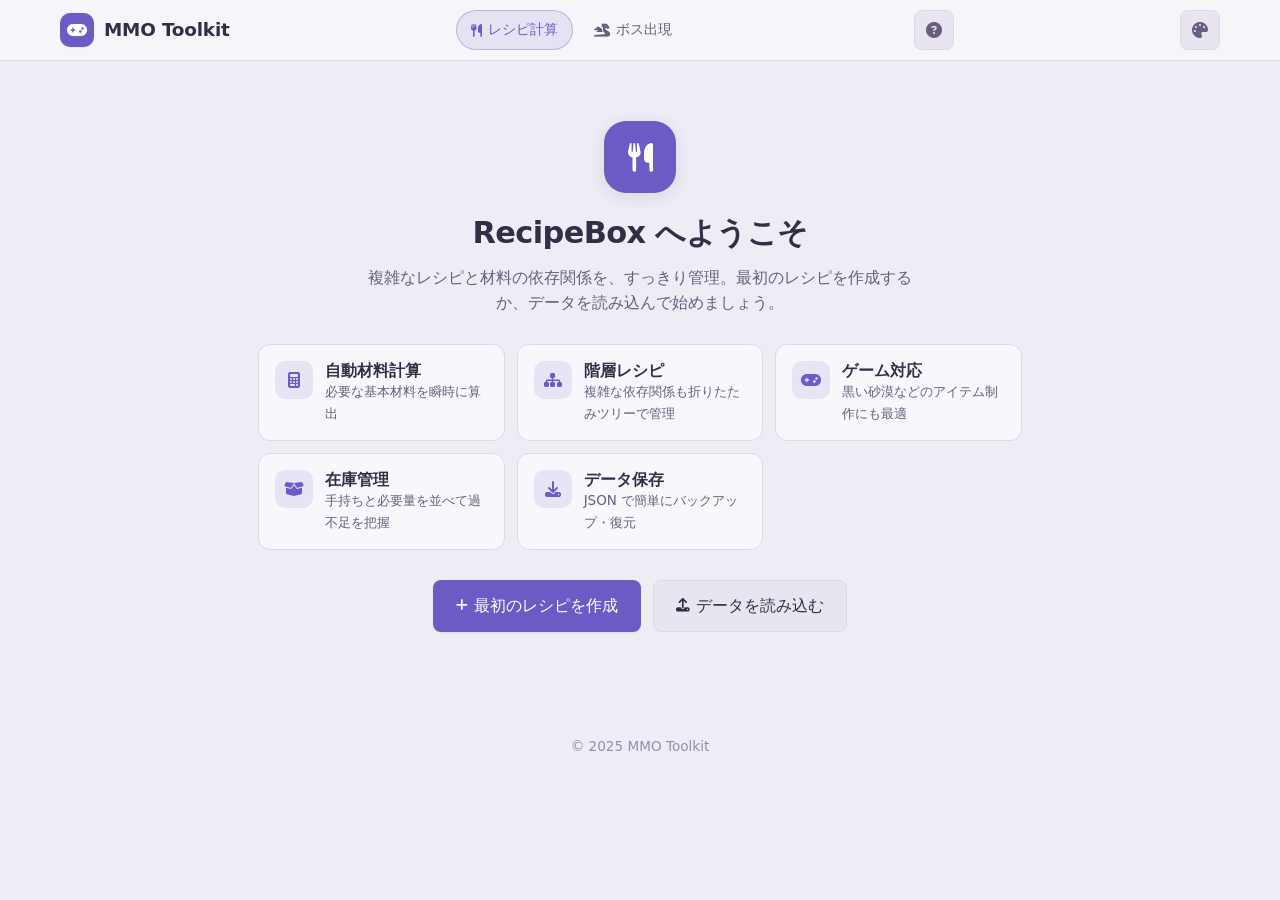
==== commit 4f032c77: "feat(theme): モノクロ(彩度0)テーマを追加 + パステルを微調整 - ダーク派生の彩度0モノクロームテーマを追加(全トークンをグレースケール化)。   明るいグレーを primary に" ====
--- a/index.html
+++ b/index.html
@@ -8,7 +8,7 @@
          インラインの theme ブートストラップは sha256 ハッシュで許可。
          ※ script を変更した場合はハッシュの再生成が必要。 -->
     <meta http-equiv="Content-Security-Policy"
-          content="default-src 'self'; script-src 'self' 'sha256-8iYE7OviB2+MhtBXuVvEEz39fw6tOPbBdppI+gzuCKI='; style-src 'self'; font-src 'self'; img-src 'self' data:; connect-src 'self'; manifest-src 'self'; worker-src 'self'; base-uri 'self'; object-src 'none'; form-action 'none'">
+          content="default-src 'self'; script-src 'self' 'sha256-FrhsavQXLNuWO97Meubzdm8B8jHzbAUfKujySjc8iIQ='; style-src 'self'; font-src 'self'; img-src 'self' data:; connect-src 'self'; manifest-src 'self'; worker-src 'self'; base-uri 'self'; object-src 'none'; form-action 'none'">
 
     <!-- MFI / PWA -->
     <meta name="mobile-web-app-capable" content="yes">
@@ -57,10 +57,9 @@
     <script>
         (function () {
             try {
+                var valid = ['pastel', 'light', 'dark', 'mono'];
                 var t = localStorage.getItem('theme');
-                if (t !== 'light' && t !== 'dark') {
-                    t = (window.matchMedia && window.matchMedia('(prefers-color-scheme: dark)').matches) ? 'dark' : 'light';
-                }
+                if (valid.indexOf(t) === -1) t = 'pastel';
                 document.documentElement.setAttribute('data-theme', t);
             } catch (e) {}
         })();
--- a/styles.css
+++ b/styles.css
@@ -73,33 +73,64 @@
 }
 
 :root[data-theme="pastel"] {
-    /* ライトと同じ色相(インディゴ系)をベースに、彩度を落とした柔らかいトーン */
-    --bg: #f5f3fb;
-    --surface: #ffffff;
-    --surface-2: #efecf9;
-    --surface-hover: #e7e2f5;
-    --border: #e6e1f4;
-    --border-strong: #d5cded;
-
-    --text: #38334c;
-    --text-muted: #726c8c;
-    --text-faint: #a49dbe;
+    /* ライトと同じ色相(インディゴ系)をベースに、彩度・明度をやや抑えた落ち着いたパステル */
+    --bg: #eeecf4;
+    --surface: #f8f7fb;
+    --surface-2: #e8e5f0;
+    --surface-hover: #ded9e9;
+    --border: #ddd7ea;
+    --border-strong: #cabfdd;
+
+    --text: #332e45;
+    --text-muted: #675f7d;
+    --text-faint: #968ead;
     --on-primary: #ffffff;
 
-    --primary: #7566d9;
-    --primary-hover: #6455ca;
-    --primary-soft: rgba(117, 102, 217, 0.12);
-    --primary-ring: rgba(117, 102, 217, 0.35);
-
-    --success: #4fae82;
-    --success-soft: rgba(79, 174, 130, 0.16);
-    --danger: #e07a7a;
-    --danger-soft: rgba(224, 122, 122, 0.14);
-    --warning: #d99a55;
-
-    --shadow-sm: 0 1px 2px rgba(90, 78, 150, 0.08);
-    --shadow: 0 4px 16px rgba(90, 78, 150, 0.12);
-    --shadow-lg: 0 16px 48px rgba(90, 78, 150, 0.22);
+    --primary: #6a5cc4;
+    --primary-hover: #5a4db0;
+    --primary-soft: rgba(106, 92, 196, 0.12);
+    --primary-ring: rgba(106, 92, 196, 0.35);
+
+    --success: #4d9d76;
+    --success-soft: rgba(77, 157, 118, 0.16);
+    --danger: #cf7373;
+    --danger-soft: rgba(207, 115, 115, 0.14);
+    --warning: #c68f52;
+
+    --shadow-sm: 0 1px 2px rgba(70, 60, 120, 0.08);
+    --shadow: 0 4px 16px rgba(70, 60, 120, 0.12);
+    --shadow-lg: 0 16px 48px rgba(70, 60, 120, 0.22);
+}
+
+:root[data-theme="mono"] {
+    /* ダーク派生・彩度0のモノクローム。各トークンはダークの明度をグレーに置換。
+       ライトなグレーを primary に用いるため、primary 上の文字色(on-primary)は暗色にする。 */
+    --bg: #0e0e0e;
+    --surface: #191919;
+    --surface-2: #232323;
+    --surface-hover: #2b2b2b;
+    --border: #2e2e2e;
+    --border-strong: #3f3f3f;
+
+    --text: #efefef;
+    --text-muted: #a7a7a7;
+    --text-faint: #717171;
+    --on-primary: #141414;
+
+    --primary: #c9c9c9;
+    --primary-hover: #dedede;
+    --primary-soft: rgba(201, 201, 201, 0.12);
+    --primary-ring: rgba(201, 201, 201, 0.35);
+
+    --success: #cfcfcf;
+    --success-soft: rgba(207, 207, 207, 0.12);
+    --danger: #9a9a9a;
+    --danger-soft: rgba(154, 154, 154, 0.16);
+    --warning: #bcbcbc;
+
+    --shadow-sm: 0 1px 2px rgba(0, 0, 0, 0.4);
+    --shadow: 0 4px 16px rgba(0, 0, 0, 0.45);
+    --shadow-lg: 0 16px 48px rgba(0, 0, 0, 0.6);
 }
 
 /* ---- Reset / Base ------------------------------------------------------ */
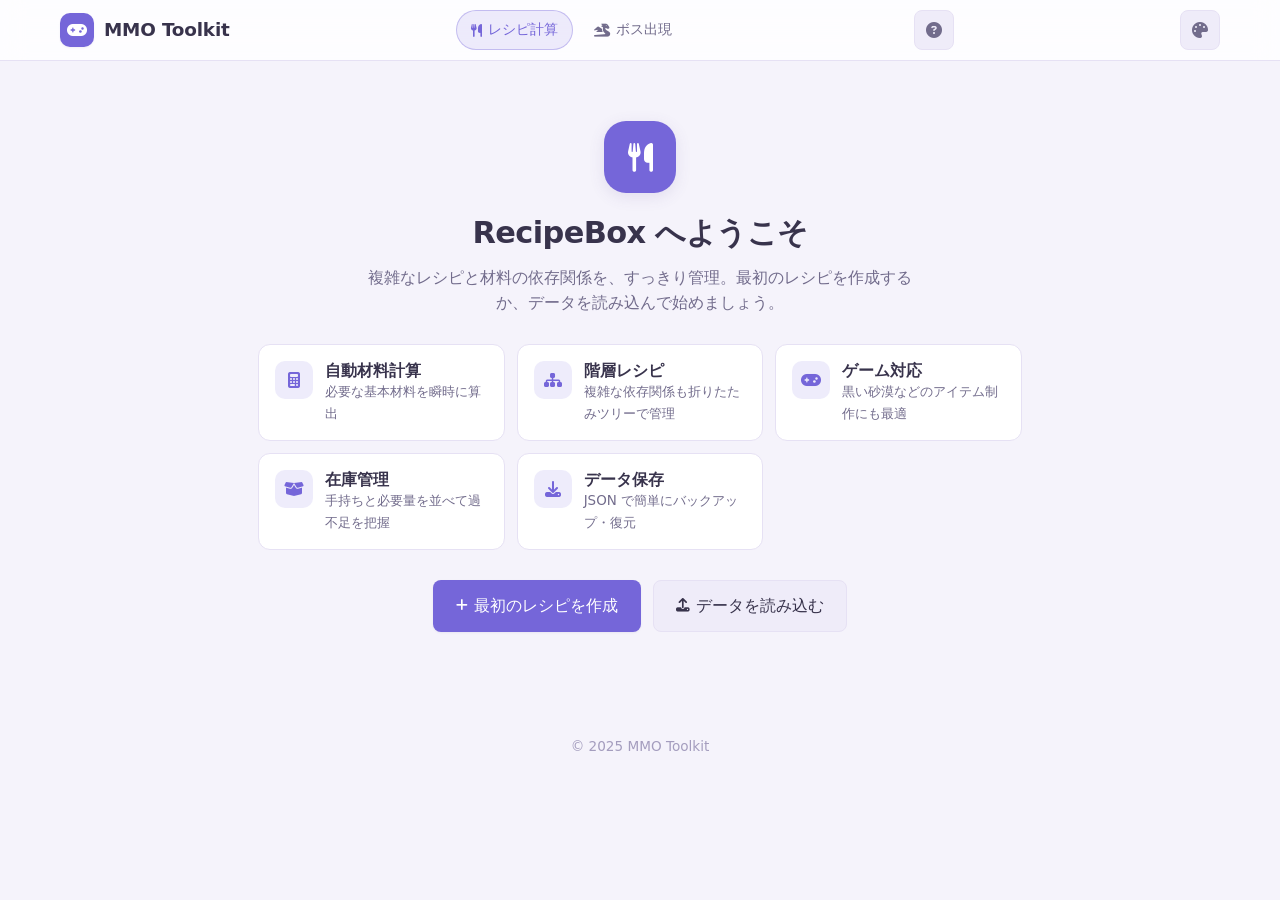
==== commit 1a90fc7b: "chore(seo): 検索キーワードを実際の検索語に合わせて見直し - 「レシピ管理」→「レシピ」、「料理レシピ」→「料理」「レシピ」に分割、   「ツール」を追加、実態に合わないワード(アプリ 等" ====
--- a/index.html
+++ b/index.html
@@ -8,7 +8,7 @@
          インラインの theme ブートストラップは sha256 ハッシュで許可。
          ※ script を変更した場合はハッシュの再生成が必要。 -->
     <meta http-equiv="Content-Security-Policy"
-          content="default-src 'self'; script-src 'self' 'sha256-FrhsavQXLNuWO97Meubzdm8B8jHzbAUfKujySjc8iIQ='; style-src 'self'; font-src 'self'; img-src 'self' data:; connect-src 'self'; manifest-src 'self'; worker-src 'self'; base-uri 'self'; object-src 'none'; form-action 'none'">
+          content="default-src 'self'; script-src 'self' 'sha256-8iYE7OviB2+MhtBXuVvEEz39fw6tOPbBdppI+gzuCKI='; style-src 'self'; font-src 'self'; img-src 'self' data:; connect-src 'self'; manifest-src 'self'; worker-src 'self'; base-uri 'self'; object-src 'none'; form-action 'none'">
 
     <!-- MFI / PWA -->
     <meta name="mobile-web-app-capable" content="yes">
@@ -17,8 +17,8 @@
     <meta name="apple-mobile-web-app-title" content="RecipeBox">
 
     <!-- SEO -->
-    <title>RecipeBox - 高機能レシピ管理システム | 材料計算・黒い砂漠対応</title>
-    <meta name="description" content="複雑なレシピと材料の依存関係を効率的に管理。黒い砂漠やMMORPGのアイテム制作、料理レシピに最適。100個以上のレシピ対応、材料の自動計算機能を搭載した無料のウェブアプリケーション。">
+    <title>RecipeBox｜黒い砂漠 材料計算・レシピ・料理ツール</title>
+    <meta name="description" content="黒い砂漠などMMORPGの材料計算・レシピ・料理を管理できる無料ツール。必要な材料をまとめて自動計算し、ボスの出現時間もカウントダウン表示します。">
     <meta name="author" content="NimaProgram">
     <meta name="robots" content="index, follow, max-snippet:-1, max-image-preview:large, max-video-preview:-1">
     <meta name="language" content="ja">
@@ -30,8 +30,8 @@
     <!-- Open Graph / Facebook -->
     <meta property="og:type" content="website">
     <meta property="og:url" content="https://nimaprogram.github.io/Recipebox/">
-    <meta property="og:title" content="RecipeBox - 黒い砂漠対応レシピ管理システム">
-    <meta property="og:description" content="複雑なレシピと材料の依存関係を効率的に管理。黒い砂漠やMMORPGのアイテム制作、料理レシピに最適。100個以上のレシピ対応、材料の自動計算機能を搭載。">
+    <meta property="og:title" content="RecipeBox｜黒い砂漠 材料計算・レシピ・料理ツール">
+    <meta property="og:description" content="黒い砂漠などMMORPGの材料計算・レシピ・料理を管理できる無料ツール。必要な材料を自動計算し、ボスの出現時間も表示。">
     <meta property="og:image" content="https://nimaprogram.github.io/Recipebox/favicon.svg">
     <meta property="og:image:alt" content="RecipeBox - レシピ管理システムのロゴ">
     <meta property="og:site_name" content="RecipeBox">
@@ -40,8 +40,8 @@
     <!-- Twitter -->
     <meta property="twitter:card" content="summary_large_image">
     <meta property="twitter:url" content="https://nimaprogram.github.io/Recipebox/">
-    <meta property="twitter:title" content="RecipeBox - 黒い砂漠対応レシピ管理システム">
-    <meta property="twitter:description" content="複雑なレシピと材料の依存関係を効率的に管理。黒い砂漠やMMORPGのアイテム制作、料理レシピに最適。">
+    <meta property="twitter:title" content="RecipeBox｜黒い砂漠 材料計算・レシピ・料理ツール">
+    <meta property="twitter:description" content="黒い砂漠などMMORPGの材料計算・レシピ・料理を管理できる無料ツール。必要な材料を自動計算し、ボスの出現時間も表示。">
     <meta property="twitter:image" content="https://nimaprogram.github.io/Recipebox/favicon.svg">
     <meta property="twitter:creator" content="@NimaProgram">
     <meta property="twitter:site" content="@NimaProgram">
@@ -57,9 +57,10 @@
     <script>
         (function () {
             try {
-                var valid = ['pastel', 'light', 'dark', 'mono'];
                 var t = localStorage.getItem('theme');
-                if (valid.indexOf(t) === -1) t = 'pastel';
+                if (t !== 'light' && t !== 'dark') {
+                    t = (window.matchMedia && window.matchMedia('(prefers-color-scheme: dark)').matches) ? 'dark' : 'light';
+                }
                 document.documentElement.setAttribute('data-theme', t);
             } catch (e) {}
         })();
@@ -86,11 +87,11 @@
         "operatingSystem": "Web Browser",
         "browserRequirements": "Requires JavaScript ES6+, HTML5, CSS3",
         "offers": { "@type": "Offer", "price": "0", "priceCurrency": "JPY", "availability": "https://schema.org/InStock" },
-        "featureList": ["レシピ管理", "材料計算", "階層構造での材料展開", "JSONインポート・エクスポート", "ダークテーマ対応", "黒い砂漠レシピ対応", "PWA対応", "オフライン機能"],
+        "featureList": ["材料計算", "レシピ", "料理", "階層構造での材料展開", "ボス出現カウントダウン", "JSONインポート・エクスポート", "PWA対応", "オフライン機能"],
         "author": { "@type": "Person", "name": "NimaProgram", "url": "https://github.com/NimaProgram" },
-        "dateModified": "2025-10-10",
+        "dateModified": "2026-08-16",
         "inLanguage": "ja",
-        "keywords": ["黒い砂漠", "材料計算", "レシピ管理", "MMORPG", "アプリ", "料理レシピ"]
+        "keywords": ["黒い砂漠 材料計算", "材料計算", "レシピ", "料理", "ツール", "黒い砂漠", "MMORPG", "ボス出現時間"]
     }
     </script>
 </head>
--- a/styles.css
+++ b/styles.css
@@ -73,64 +73,33 @@
 }
 
 :root[data-theme="pastel"] {
-    /* ライトと同じ色相(インディゴ系)をベースに、彩度・明度をやや抑えた落ち着いたパステル */
-    --bg: #eeecf4;
-    --surface: #f8f7fb;
-    --surface-2: #e8e5f0;
-    --surface-hover: #ded9e9;
-    --border: #ddd7ea;
-    --border-strong: #cabfdd;
-
-    --text: #332e45;
-    --text-muted: #675f7d;
-    --text-faint: #968ead;
+    /* ライトと同じ色相(インディゴ系)をベースに、彩度を落とした柔らかいトーン */
+    --bg: #f5f3fb;
+    --surface: #ffffff;
+    --surface-2: #efecf9;
+    --surface-hover: #e7e2f5;
+    --border: #e6e1f4;
+    --border-strong: #d5cded;
+
+    --text: #38334c;
+    --text-muted: #726c8c;
+    --text-faint: #a49dbe;
     --on-primary: #ffffff;
 
-    --primary: #6a5cc4;
-    --primary-hover: #5a4db0;
-    --primary-soft: rgba(106, 92, 196, 0.12);
-    --primary-ring: rgba(106, 92, 196, 0.35);
-
-    --success: #4d9d76;
-    --success-soft: rgba(77, 157, 118, 0.16);
-    --danger: #cf7373;
-    --danger-soft: rgba(207, 115, 115, 0.14);
-    --warning: #c68f52;
-
-    --shadow-sm: 0 1px 2px rgba(70, 60, 120, 0.08);
-    --shadow: 0 4px 16px rgba(70, 60, 120, 0.12);
-    --shadow-lg: 0 16px 48px rgba(70, 60, 120, 0.22);
-}
-
-:root[data-theme="mono"] {
-    /* ダーク派生・彩度0のモノクローム。各トークンはダークの明度をグレーに置換。
-       ライトなグレーを primary に用いるため、primary 上の文字色(on-primary)は暗色にする。 */
-    --bg: #0e0e0e;
-    --surface: #191919;
-    --surface-2: #232323;
-    --surface-hover: #2b2b2b;
-    --border: #2e2e2e;
-    --border-strong: #3f3f3f;
-
-    --text: #efefef;
-    --text-muted: #a7a7a7;
-    --text-faint: #717171;
-    --on-primary: #141414;
-
-    --primary: #c9c9c9;
-    --primary-hover: #dedede;
-    --primary-soft: rgba(201, 201, 201, 0.12);
-    --primary-ring: rgba(201, 201, 201, 0.35);
-
-    --success: #cfcfcf;
-    --success-soft: rgba(207, 207, 207, 0.12);
-    --danger: #9a9a9a;
-    --danger-soft: rgba(154, 154, 154, 0.16);
-    --warning: #bcbcbc;
-
-    --shadow-sm: 0 1px 2px rgba(0, 0, 0, 0.4);
-    --shadow: 0 4px 16px rgba(0, 0, 0, 0.45);
-    --shadow-lg: 0 16px 48px rgba(0, 0, 0, 0.6);
+    --primary: #7566d9;
+    --primary-hover: #6455ca;
+    --primary-soft: rgba(117, 102, 217, 0.12);
+    --primary-ring: rgba(117, 102, 217, 0.35);
+
+    --success: #4fae82;
+    --success-soft: rgba(79, 174, 130, 0.16);
+    --danger: #e07a7a;
+    --danger-soft: rgba(224, 122, 122, 0.14);
+    --warning: #d99a55;
+
+    --shadow-sm: 0 1px 2px rgba(90, 78, 150, 0.08);
+    --shadow: 0 4px 16px rgba(90, 78, 150, 0.12);
+    --shadow-lg: 0 16px 48px rgba(90, 78, 150, 0.22);
 }
 
 /* ---- Reset / Base ------------------------------------------------------ */
@@ -741,7 +710,8 @@
 .tour-spotlight {
     position: fixed; z-index: 2500; pointer-events: none; border-radius: 10px;
     box-shadow: 0 0 0 9999px rgba(12, 12, 18, 0.62);
-    transition: top .2s ease, left .2s ease, width .2s ease, height .2s ease;
+    /* 位置は JS が対象へ即座に合わせる（transition を付けるとモーダル出現直後に
+       追従がズレるため付けない）。 */
 }
 .tour-tip {
     position: fixed; z-index: 2600; width: min(340px, calc(100vw - 24px));
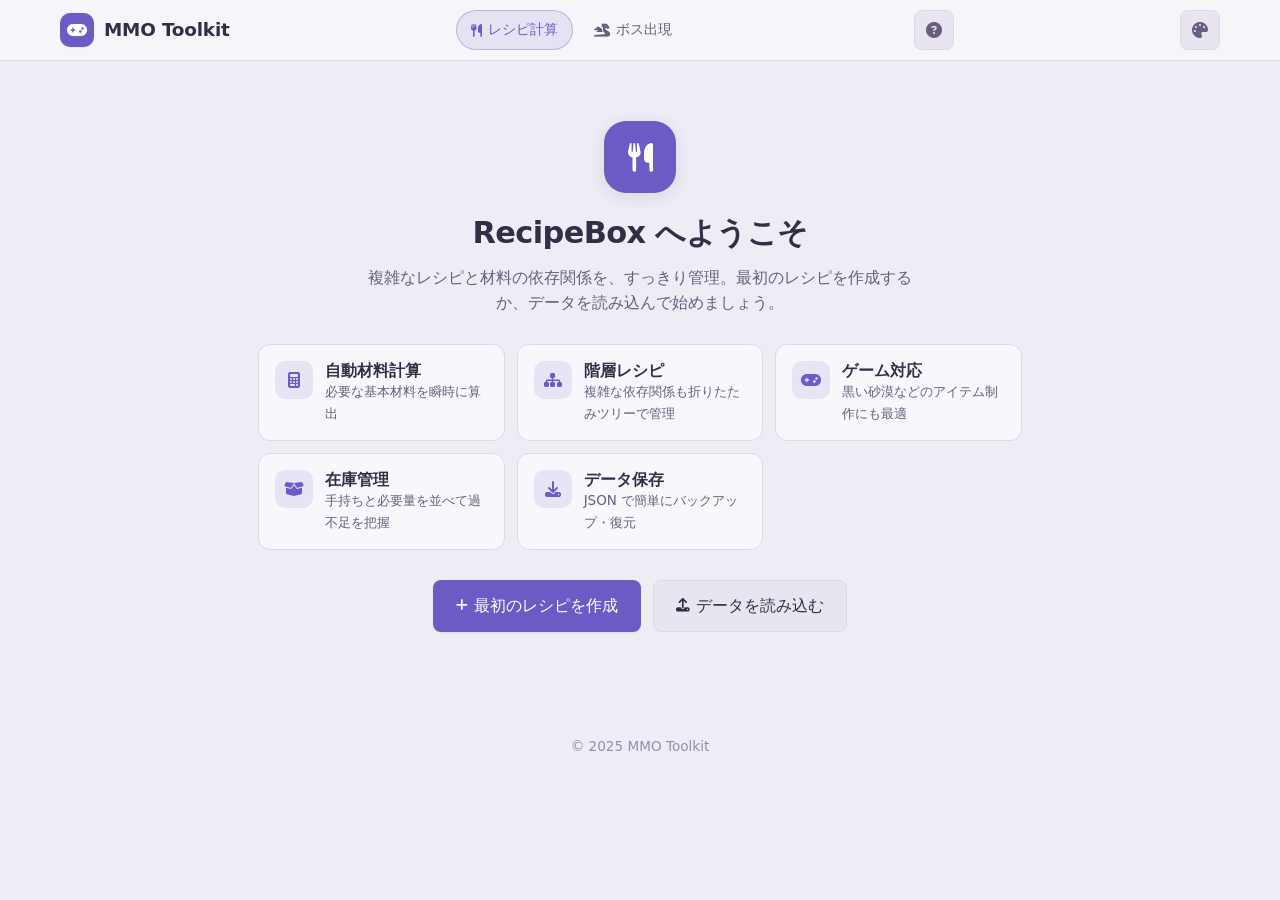
==== commit 992f1ac0: "Merge pull request #11 from NimaProgram/feature/onboarding-fixes fix(onboarding): ハイライトずれ・保存不可の修正 + " ====
--- a/index.html
+++ b/index.html
@@ -8,7 +8,7 @@
          インラインの theme ブートストラップは sha256 ハッシュで許可。
          ※ script を変更した場合はハッシュの再生成が必要。 -->
     <meta http-equiv="Content-Security-Policy"
-          content="default-src 'self'; script-src 'self' 'sha256-8iYE7OviB2+MhtBXuVvEEz39fw6tOPbBdppI+gzuCKI='; style-src 'self'; font-src 'self'; img-src 'self' data:; connect-src 'self'; manifest-src 'self'; worker-src 'self'; base-uri 'self'; object-src 'none'; form-action 'none'">
+          content="default-src 'self'; script-src 'self' 'sha256-FrhsavQXLNuWO97Meubzdm8B8jHzbAUfKujySjc8iIQ='; style-src 'self'; font-src 'self'; img-src 'self' data:; connect-src 'self'; manifest-src 'self'; worker-src 'self'; base-uri 'self'; object-src 'none'; form-action 'none'">
 
     <!-- MFI / PWA -->
     <meta name="mobile-web-app-capable" content="yes">
@@ -57,10 +57,9 @@
     <script>
         (function () {
             try {
+                var valid = ['pastel', 'light', 'dark', 'mono'];
                 var t = localStorage.getItem('theme');
-                if (t !== 'light' && t !== 'dark') {
-                    t = (window.matchMedia && window.matchMedia('(prefers-color-scheme: dark)').matches) ? 'dark' : 'light';
-                }
+                if (valid.indexOf(t) === -1) t = 'pastel';
                 document.documentElement.setAttribute('data-theme', t);
             } catch (e) {}
         })();
--- a/styles.css
+++ b/styles.css
@@ -73,33 +73,64 @@
 }
 
 :root[data-theme="pastel"] {
-    /* ライトと同じ色相(インディゴ系)をベースに、彩度を落とした柔らかいトーン */
-    --bg: #f5f3fb;
-    --surface: #ffffff;
-    --surface-2: #efecf9;
-    --surface-hover: #e7e2f5;
-    --border: #e6e1f4;
-    --border-strong: #d5cded;
-
-    --text: #38334c;
-    --text-muted: #726c8c;
-    --text-faint: #a49dbe;
+    /* ライトと同じ色相(インディゴ系)をベースに、彩度・明度をやや抑えた落ち着いたパステル */
+    --bg: #eeecf4;
+    --surface: #f8f7fb;
+    --surface-2: #e8e5f0;
+    --surface-hover: #ded9e9;
+    --border: #ddd7ea;
+    --border-strong: #cabfdd;
+
+    --text: #332e45;
+    --text-muted: #675f7d;
+    --text-faint: #968ead;
     --on-primary: #ffffff;
 
-    --primary: #7566d9;
-    --primary-hover: #6455ca;
-    --primary-soft: rgba(117, 102, 217, 0.12);
-    --primary-ring: rgba(117, 102, 217, 0.35);
-
-    --success: #4fae82;
-    --success-soft: rgba(79, 174, 130, 0.16);
-    --danger: #e07a7a;
-    --danger-soft: rgba(224, 122, 122, 0.14);
-    --warning: #d99a55;
-
-    --shadow-sm: 0 1px 2px rgba(90, 78, 150, 0.08);
-    --shadow: 0 4px 16px rgba(90, 78, 150, 0.12);
-    --shadow-lg: 0 16px 48px rgba(90, 78, 150, 0.22);
+    --primary: #6a5cc4;
+    --primary-hover: #5a4db0;
+    --primary-soft: rgba(106, 92, 196, 0.12);
+    --primary-ring: rgba(106, 92, 196, 0.35);
+
+    --success: #4d9d76;
+    --success-soft: rgba(77, 157, 118, 0.16);
+    --danger: #cf7373;
+    --danger-soft: rgba(207, 115, 115, 0.14);
+    --warning: #c68f52;
+
+    --shadow-sm: 0 1px 2px rgba(70, 60, 120, 0.08);
+    --shadow: 0 4px 16px rgba(70, 60, 120, 0.12);
+    --shadow-lg: 0 16px 48px rgba(70, 60, 120, 0.22);
+}
+
+:root[data-theme="mono"] {
+    /* ダーク派生・彩度0のモノクローム。各トークンはダークの明度をグレーに置換。
+       ライトなグレーを primary に用いるため、primary 上の文字色(on-primary)は暗色にする。 */
+    --bg: #0e0e0e;
+    --surface: #191919;
+    --surface-2: #232323;
+    --surface-hover: #2b2b2b;
+    --border: #2e2e2e;
+    --border-strong: #3f3f3f;
+
+    --text: #efefef;
+    --text-muted: #a7a7a7;
+    --text-faint: #717171;
+    --on-primary: #141414;
+
+    --primary: #c9c9c9;
+    --primary-hover: #dedede;
+    --primary-soft: rgba(201, 201, 201, 0.12);
+    --primary-ring: rgba(201, 201, 201, 0.35);
+
+    --success: #cfcfcf;
+    --success-soft: rgba(207, 207, 207, 0.12);
+    --danger: #9a9a9a;
+    --danger-soft: rgba(154, 154, 154, 0.16);
+    --warning: #bcbcbc;
+
+    --shadow-sm: 0 1px 2px rgba(0, 0, 0, 0.4);
+    --shadow: 0 4px 16px rgba(0, 0, 0, 0.45);
+    --shadow-lg: 0 16px 48px rgba(0, 0, 0, 0.6);
 }
 
 /* ---- Reset / Base ------------------------------------------------------ */
